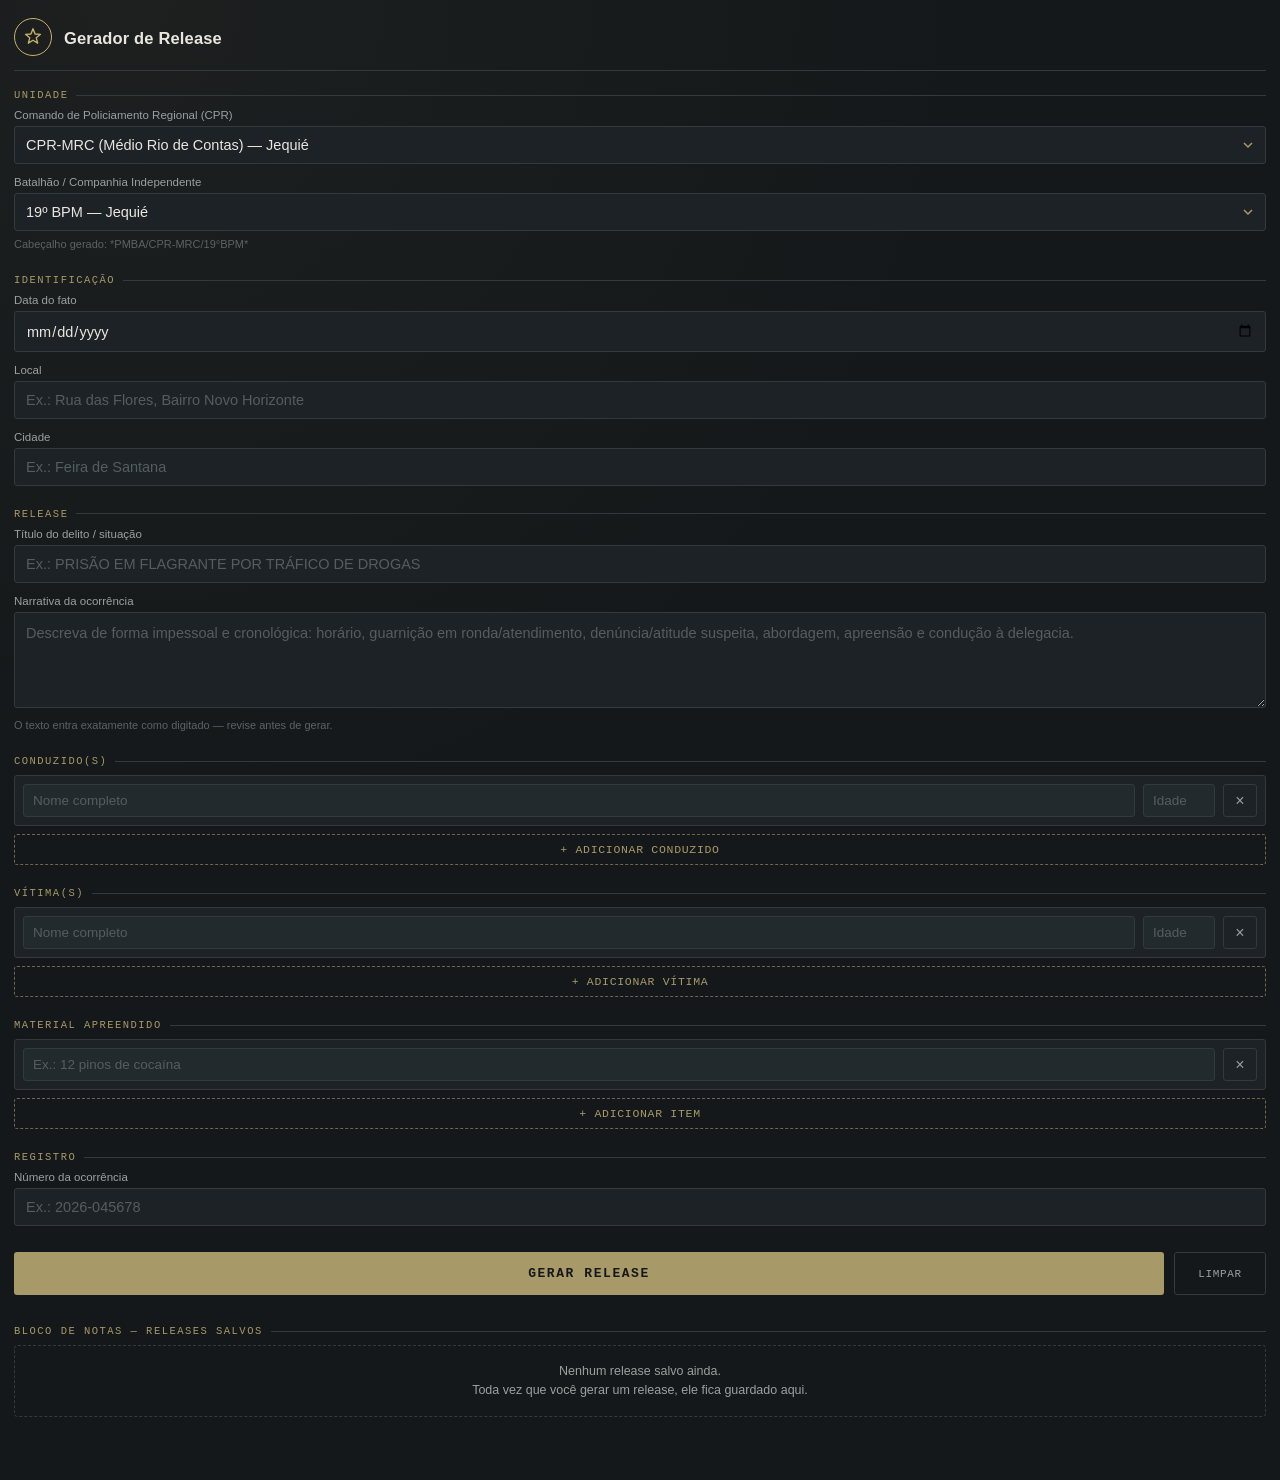
==== app/index.html @ 5df5a12e "Migra o app Gerador de Release do Netlify para o GitHub Pages Adiciona os arquivos do app (PWA) em a" ====
<!DOCTYPE html>
<html lang="pt-BR">
<head>
<meta charset="UTF-8">
<meta name="viewport" content="width=device-width, initial-scale=1.0">
<title>Gerador de Release — 19° BPM</title>
<meta name="description" content="Ferramenta para preenchimento automático de releases operacionais da PMBA, no modelo padrão de comunicação, com histórico de releases salvos.">
<meta property="og:title" content="Gerador de Release — PMBA">
<meta property="og:description" content="Preenchimento automático de releases operacionais no modelo padrão da PMBA.">
<meta property="og:type" content="website">
<link rel="manifest" href="manifest.json">
<meta name="theme-color" content="#14181a">
<link rel="icon" href="icon-192.png">
<link rel="apple-touch-icon" href="icon-192.png">
<meta name="apple-mobile-web-app-capable" content="yes">
<meta name="apple-mobile-web-app-status-bar-style" content="black-translucent">
<meta name="apple-mobile-web-app-title" content="Release 19BPM">
<style>
  :root{
    --bg: #14181a;
    --panel: #1c2225;
    --panel-raised: #232a2d;
    --line: #33393c;
    --khaki: #a89968;
    --khaki-dim: #6f6650;
    --brass: #c9b26b;
    --ink: #e8e6df;
    --ink-dim: #9aa09f;
    --danger: #b3453f;
    --ok: #6f8f5a;
    --mono: "IBM Plex Mono", "SFMono-Regular", Menlo, Consolas, monospace;
    --sans: "IBM Plex Sans", "Segoe UI", Arial, sans-serif;
  }
  * { box-sizing: border-box; }
  html, body { margin:0; padding:0; }
  body{
    background: var(--bg);
    color: var(--ink);
    font-family: var(--sans);
    padding: 18px 14px 60px;
    background-image:
      radial-gradient(circle at 10% 0%, rgba(168,153,104,0.06), transparent 45%);
  }

  .masthead{
    display:flex;
    align-items:center;
    gap:12px;
    padding-bottom:14px;
    margin-bottom:18px;
    border-bottom: 1px solid var(--line);
  }
  .badge{
    width:38px; height:38px;
    flex-shrink:0;
    border-radius:50%;
    border:1.5px solid var(--brass);
    display:flex; align-items:center; justify-content:center;
    font-family: var(--mono);
    font-weight:700;
    font-size:13px;
    color: var(--brass);
    letter-spacing:-0.5px;
  }
  .masthead-text .eyebrow{
    font-family: var(--mono);
    font-size:10.5px;
    letter-spacing: 0.14em;
    color: var(--khaki);
    text-transform: uppercase;
  }
  .masthead-text h1{
    margin:2px 0 0;
    font-size:16.5px;
    font-weight:700;
    letter-spacing:0.01em;
    color: var(--ink);
  }

  .section-label{
    font-family: var(--mono);
    font-size:10.5px;
    letter-spacing:0.14em;
    text-transform:uppercase;
    color: var(--khaki);
    margin: 22px 0 8px;
    display:flex;
    align-items:center;
    gap:8px;
  }
  .section-label::after{
    content:"";
    flex:1;
    height:1px;
    background: var(--line);
  }
  .section-label.first{ margin-top:4px; }

  label{
    display:block;
    font-size:11.5px;
    color: var(--ink-dim);
    margin-bottom:5px;
    margin-top:12px;
  }
  label.first{ margin-top:0; }

  input[type=text], input[type=date], input[type=number], textarea{
    width:100%;
    background: var(--panel);
    border: 1px solid var(--line);
    border-radius: 3px;
    color: var(--ink);
    font-family: var(--sans);
    font-size: 14.5px;
    padding: 10px 11px;
    outline: none;
    transition: border-color .15s;
  }
  input:focus, textarea:focus{ border-color: var(--khaki); }
  textarea{ resize: vertical; min-height: 96px; line-height:1.5; }
  input::placeholder, textarea::placeholder{ color: #565d5f; }

  .row2{ display:grid; grid-template-columns: 1fr 1fr; gap:10px; }

  .chip-list{ display:flex; flex-direction:column; gap:8px; margin-top:8px; }
  .chip{
    display:grid;
    grid-template-columns: 1fr 72px auto;
    gap:8px;
    background: var(--panel);
    border:1px solid var(--line);
    border-radius:3px;
    padding:8px;
  }
  .chip.single{ grid-template-columns: 1fr auto; }
  .chip input{ border:1px solid var(--line); background: var(--panel-raised); font-size:13.5px; padding:8px 9px; }
  .chip-remove{
    background:none; border:1px solid var(--line); color: var(--ink-dim);
    border-radius:3px; width:34px; cursor:pointer; font-size:16px; line-height:1;
  }
  .chip-remove:hover{ border-color: var(--danger); color: var(--danger); }

  .add-btn{
    margin-top:8px;
    background:none;
    border:1px dashed var(--khaki-dim);
    color: var(--khaki);
    font-family: var(--mono);
    font-size:11.5px;
    letter-spacing:0.06em;
    border-radius:3px;
    padding:8px 12px;
    cursor:pointer;
    width:100%;
    text-transform:uppercase;
  }
  .add-btn:hover{ border-color: var(--khaki); background: rgba(168,153,104,0.06); }

  .btn-row{
    display:grid;
    grid-template-columns: 1fr 92px;
    gap:10px;
    margin-top:26px;
  }
  .generate-btn{
    width:100%;
    background: var(--khaki);
    color: #14181a;
    border:none;
    border-radius:3px;
    padding:14px;
    font-family: var(--mono);
    font-weight:700;
    font-size:13px;
    letter-spacing:0.12em;
    text-transform:uppercase;
    cursor:pointer;
  }
  .generate-btn:active{ transform: translateY(1px); }

  .clear-btn{
    width:100%;
    background:none;
    color: var(--ink-dim);
    border:1px solid var(--line);
    border-radius:3px;
    padding:14px 4px;
    font-family: var(--mono);
    font-size:11px;
    letter-spacing:0.06em;
    text-transform:uppercase;
    cursor:pointer;
  }
  .clear-btn:hover{ border-color: var(--danger); color: var(--danger); }
  .clear-btn:active{ transform: translateY(1px); }

  .output-wrap{
    margin-top: 26px;
    display:none;
  }
  .output-wrap.show{ display:block; }

  .output-card{
    background: var(--panel);
    border: 1px solid var(--khaki-dim);
    border-radius: 4px;
    padding: 16px 14px;
    position: relative;
  }
  .quick-copy-btn{
    position:absolute;
    top:10px; right:10px;
    display:flex;
    align-items:center;
    gap:5px;
    background: var(--khaki);
    color: #14181a;
    border:none;
    border-radius:3px;
    padding:6px 10px;
    font-family: var(--mono);
    font-size:10.5px;
    font-weight:700;
    letter-spacing:0.06em;
    text-transform:uppercase;
    cursor:pointer;
  }
  .quick-copy-btn svg{ width:12px; height:12px; flex-shrink:0; }
  .quick-copy-btn.copied{
    background: var(--ok);
    color:#fff;
  }
  .stamp{
    position:absolute;
    top:12px; right:12px;
    font-family: var(--mono);
    font-size:9.5px;
    letter-spacing:0.1em;
    color: var(--ok);
    border:1px solid var(--ok);
    border-radius:2px;
    padding:2px 6px;
    text-transform:uppercase;
    opacity:0.85;
  }
  #outputText{
    white-space: pre-wrap;
    font-family: var(--sans);
    font-size: 14px;
    line-height: 1.55;
    color: var(--ink);
    margin:0;
    padding-top: 34px;
  }
  #outputText b{ color:#fff; }

  .copy-btn{
    margin-top:12px;
    width:100%;
    background: var(--panel-raised);
    border: 1px solid var(--khaki);
    color: var(--khaki);
    border-radius:3px;
    padding:12px;
    font-family: var(--mono);
    font-size:12px;
    letter-spacing:0.1em;
    text-transform:uppercase;
    cursor:pointer;
  }
  .copy-btn.copied{
    border-color: var(--ok);
    color: var(--ok);
  }

  .hint{
    font-size:11px;
    color:#5c6264;
    margin-top:6px;
    line-height:1.4;
  }

  .notepad{
    margin-top: 30px;
  }
  .notepad-empty{
    font-size:12.5px;
    color: var(--ink-dim);
    border:1px dashed var(--line);
    border-radius:4px;
    padding:16px;
    text-align:center;
    line-height:1.5;
  }
  .note-item{
    background: var(--panel);
    border:1px solid var(--line);
    border-radius:4px;
    margin-bottom:10px;
    overflow:hidden;
  }
  .note-head{
    display:flex;
    align-items:center;
    justify-content:space-between;
    gap:8px;
    padding:11px 12px;
    cursor:pointer;
  }
  .note-head-text{
    min-width:0;
  }
  .note-title{
    font-size:13px;
    color: var(--ink);
    white-space:nowrap;
    overflow:hidden;
    text-overflow:ellipsis;
  }
  .note-meta{
    font-family: var(--mono);
    font-size:10px;
    color: var(--khaki);
    letter-spacing:0.05em;
    margin-top:2px;
  }
  .note-chevron{
    font-family: var(--mono);
    color: var(--ink-dim);
    font-size:12px;
    flex-shrink:0;
    transition: transform .15s;
  }
  .note-item.open .note-chevron{ transform: rotate(90deg); }
  .note-body{
    display:none;
    padding: 0 12px 12px;
  }
  .note-item.open .note-body{ display:block; }
  .note-body pre{
    white-space: pre-wrap;
    font-family: var(--sans);
    font-size: 13px;
    line-height: 1.5;
    color: var(--ink);
    background: var(--panel-raised);
    border:1px solid var(--line);
    border-radius:3px;
    padding:10px;
    margin: 0 0 8px;
  }
  .note-actions{
    display:grid;
    grid-template-columns: 1fr 40px;
    gap:8px;
  }
  .note-copy{
    background:none;
    border:1px solid var(--khaki);
    color: var(--khaki);
    border-radius:3px;
    padding:8px;
    font-family: var(--mono);
    font-size:10.5px;
    letter-spacing:0.08em;
    text-transform:uppercase;
    cursor:pointer;
  }
  .note-copy.copied{ border-color: var(--ok); color: var(--ok); }
  .note-delete{
    background:none;
    border:1px solid var(--line);
    color: var(--ink-dim);
    border-radius:3px;
    cursor:pointer;
    font-size:15px;
  }
  .note-delete:hover{ border-color: var(--danger); color: var(--danger); }

  .clear-history-btn{
    width:100%;
    margin-top:4px;
    background:none;
    border:none;
    color:#5c6264;
    font-family: var(--mono);
    font-size:10.5px;
    letter-spacing:0.06em;
    text-transform:uppercase;
    text-decoration:underline;
    cursor:pointer;
    padding:8px;
  }
  .clear-history-btn:hover{ color: var(--danger); }
  .clear-history-btn.armed{
    color: var(--danger);
    font-weight:700;
  }

  select{
    width:100%;
    background: var(--panel);
    border: 1px solid var(--line);
    border-radius: 3px;
    color: var(--ink);
    font-family: var(--sans);
    font-size: 14.5px;
    padding: 10px 11px;
    outline: none;
    appearance: none;
    background-image: url("data:image/svg+xml;utf8,<svg xmlns='http://www.w3.org/2000/svg' width='12' height='12' viewBox='0 0 12 12'><path d='M2 4l4 4 4-4' fill='none' stroke='%23a89968' stroke-width='1.5'/></svg>");
    background-repeat: no-repeat;
    background-position: right 11px center;
    padding-right: 32px;
  }
  select:focus{ border-color: var(--khaki); }
  select option{ background: var(--panel); color: var(--ink); }
  select optgroup{
    background: var(--bg);
    color: var(--khaki);
    font-style: normal;
    font-weight: 700;
    font-size: 12px;
  }
</style>
</head>
<body>

<div class="masthead">
  <div class="badge">
    <svg viewBox="0 0 24 24" width="20" height="20" fill="none" stroke="currentColor" stroke-width="1.6" stroke-linejoin="round">
      <path d="M12 2l2.47 6.36 6.53.42-5.1 4.24 1.7 6.4L12 15.9l-5.6 3.52 1.7-6.4-5.1-4.24 6.53-.42z"/>
    </svg>
  </div>
  <div class="masthead-text">
    <h1>Gerador de Release</h1>
  </div>
</div>

<div class="section-label first">Unidade</div>
<label class="first">Comando de Policiamento Regional (CPR)</label>
<select id="cpr">
  <option value="CPRC-A">CPRC-A (Atlântico) — Salvador</option>
  <option value="CPRC-C">CPRC-C (Central) — Salvador</option>
  <option value="CPRC-BTS">CPRC-BTS (Baía de Todos os Santos) — Salvador</option>
  <option value="CPRMS">CPRMS (Região Metropolitana) — Lauro de Freitas</option>
  <option value="CPR-MRC" selected>CPR-MRC (Médio Rio de Contas) — Jequié</option>
  <option value="CPR-L">CPR-L (Leste) — Feira de Santana</option>
  <option value="CPR-S">CPR-S (Sul) — Ilhéus</option>
  <option value="CPR-N">CPR-N (Norte) — Juazeiro</option>
  <option value="CPR-O">CPR-O (Oeste) — Barreiras</option>
  <option value="CPR-SO">CPR-SO (Sudoeste) — Vitória da Conquista</option>
  <option value="CPR-Ch">CPR-Ch (Chapada) — Itaberaba</option>
  <option value="CPR-ES">CPR-ES (Extremo Sul) — Teixeira de Freitas</option>
  <option value="CPR-R">CPR-R (Recôncavo) — Santo Antônio de Jesus</option>
  <option value="CPR-CN">CPR-CN (Centro-Norte) — Irecê</option>
  <option value="CPR-LN">CPR-LN (Litoral Norte) — Alagoinhas</option>
</select>

<label>Batalhão / Companhia Independente</label>
<select id="unidade">
  <optgroup label="Batalhões de Polícia Militar (BPM)">
    <option value="4°BPM">4º BPM — Alagoinhas</option>
    <option value="5°BPM">5º BPM — Euclides da Cunha</option>
    <option value="6°BPM">6º BPM — Senhor do Bonfim</option>
    <option value="7°BPM">7º BPM — Irecê</option>
    <option value="8°BPM">8º BPM — Porto Seguro</option>
    <option value="11°BPM">11º BPM — Itaberaba</option>
    <option value="12°BPM">12º BPM — Camaçari</option>
    <option value="14°BPM">14º BPM — Santo Antônio de Jesus</option>
    <option value="15°BPM">15º BPM — Itabuna</option>
    <option value="16°BPM">16º BPM — Serrinha</option>
    <option value="17°BPM">17º BPM — Guanambi</option>
    <option value="18°BPM">18º BPM — Centro Histórico de Salvador</option>
    <option value="19°BPM" selected>19º BPM — Jequié</option>
    <option value="20°BPM">20º BPM — Paulo Afonso</option>
    <option value="22°BPM">22º BPM — Cajazeiras (Salvador)</option>
    <option value="23°BPM">23º BPM — Vera Cruz</option>
    <option value="24°BPM">24º BPM — Brumado</option>
    <option value="25°BPM">25º BPM — Conceição do Jacuípe</option>
    <option value="26°BPM">26º BPM — Candeias</option>
    <option value="29°BPM">29º BPM — Jacobina</option>
    <option value="30°BPM">30º BPM — Nordeste de Amaralina (Salvador)</option>
    <option value="31°BPM">31º BPM — Valença</option>
    <option value="32°BPM">32º BPM — Itapuã (Salvador)</option>
  </optgroup>
  <optgroup label="Batalhões de Ensino, Instrução e Capacitação (BEIC)">
    <option value="1°BEIC">1º BEIC — Feira de Santana</option>
    <option value="2°BEIC">2º BEIC — Ilhéus</option>
    <option value="3°BEIC">3º BEIC — Juazeiro</option>
    <option value="9°BEIC">9º BEIC — Vitória da Conquista</option>
    <option value="10°BEIC">10º BEIC — Barreiras</option>
    <option value="13°BEIC">13º BEIC — Teixeira de Freitas</option>
  </optgroup>
  <optgroup label="Batalhões Especializados e de Emprego Tático">
    <option value="BOPE">BOPE — Operações Policiais Especiais (Lauro de Freitas)</option>
    <option value="BPChq">BPChq — Polícia de Choque (Lauro de Freitas)</option>
    <option value="BEPE">BEPE — Policiamento em Eventos (Salvador)</option>
    <option value="BEPTur">BEPTur — Policiamento Turístico</option>
    <option value="BPGD">BPGD — Policiamento de Guardas</option>
    <option value="BPRv">BPRv — Polícia Rodoviária (Valéria, Salvador)</option>
    <option value="BApOp">BApOp — Apoio Operacional (Salvador)</option>
  </optgroup>
  <optgroup label="CIPM — Salvador e Região Metropolitana">
    <option value="1ªCIPM">1ª CIPM — Pernambués</option>
    <option value="2ªCIPM">2ª CIPM — Barbalho</option>
    <option value="9ªCIPM">9ª CIPM — Pirajá</option>
    <option value="10ªCIPM">10ª CIPM — Candeias</option>
    <option value="11ªCIPM">11ª CIPM — Barra / Graça</option>
    <option value="12ªCIPM">12ª CIPM — Ondina / Rio Vermelho</option>
    <option value="13ªCIPM">13ª CIPM — Pituba</option>
    <option value="14ªCIPM">14ª CIPM — Lobato</option>
    <option value="15ªCIPM">15ª CIPM — Itapuã</option>
    <option value="16ªCIPM">16ª CIPM — Comércio</option>
    <option value="17ªCIPM">17ª CIPM — Uruguai</option>
    <option value="18ªCIPM">18ª CIPM — Periperi</option>
    <option value="19ªCIPM">19ª CIPM — Paripe</option>
    <option value="22ªCIPM">22ª CIPM — Simões Filho</option>
    <option value="26ªCIPM">26ª CIPM — Brotas</option>
    <option value="31ªCIPM">31ª CIPM — Valéria</option>
    <option value="35ªCIPM">35ª CIPM — Iguatemi</option>
    <option value="36ªCIPM">36ª CIPM — Dias d'Ávila</option>
    <option value="37ªCIPM">37ª CIPM — Liberdade</option>
    <option value="39ªCIPM">39ª CIPM — Boca do Rio / Imbuí</option>
    <option value="41ªCIPM">41ª CIPM — Garcia / Federação</option>
    <option value="47ªCIPM">47ª CIPM — Pau da Lima</option>
    <option value="48ªCIPM">48ª CIPM — Sussuarana</option>
    <option value="49ªCIPM">49ª CIPM — São Cristóvão</option>
    <option value="50ªCIPM">50ª CIPM — Sete de Abril</option>
    <option value="52ªCIPM">52ª CIPM — Lauro de Freitas</option>
    <option value="53ªCIPM">53ª CIPM — Mata de São João / Praia do Forte</option>
    <option value="58ªCIPM">58ª CIPM — Cosme de Farias</option>
    <option value="59ªCIPM">59ª CIPM — Vila de Abrantes / Arembepe</option>
    <option value="81ªCIPM">81ª CIPM — Itinga</option>
    <option value="82ªCIPM">82ª CIPM — CAB / Paralela</option>
  </optgroup>
  <optgroup label="CIPM — Interior do Estado">
    <option value="4ªCIPM">4ª CIPM — Macaúbas</option>
    <option value="6ªCIPM">6ª CIPM — Rio Real</option>
    <option value="7ªCIPM">7ª CIPM — Eunápolis</option>
    <option value="8ªCIPM">8ª CIPM — Itapetinga</option>
    <option value="10ªCIPM">10ª CIPM — Xique-Xique</option>
    <option value="20ªCIPM">20ª CIPM — Santo Amaro</option>
    <option value="21ªCIPM">21ª CIPM — Cipó</option>
    <option value="24ªCIPM">24ª CIPM — Jacobina</option>
    <option value="25ªCIPM">25ª CIPM — Casa Nova</option>
    <option value="27ªCIPM">27ª CIPM — Cruz das Almas</option>
    <option value="28ªCIPM">28ª CIPM — Ibotirama</option>
    <option value="29ªCIPM">29ª CIPM — Seabra</option>
    <option value="30ªCIPM">30ª CIPM — Santa Maria da Vitória</option>
    <option value="32ªCIPM">32ª CIPM — Pojuca</option>
    <option value="33ªCIPM">33ª CIPM — Valença</option>
    <option value="34ªCIPM">34ª CIPM — Brumado</option>
    <option value="38ªCIPM">38ª CIPM — Bom Jesus da Lapa</option>
    <option value="42ªCIPM">42ª CIPM — Lençóis</option>
    <option value="43ªCIPM">43ª CIPM — Itamaraju</option>
    <option value="44ªCIPM">44ª CIPM — Medeiros Neto</option>
    <option value="45ªCIPM">45ª CIPM — Curaçá</option>
    <option value="46ªCIPM">46ª CIPM — Livramento de Nossa Senhora</option>
    <option value="51ªCIPM">51ª CIPM — Conde</option>
    <option value="54ªCIPM">54ª CIPM — Campo Formoso</option>
    <option value="55ªCIPM">55ª CIPM — Ipiaú</option>
    <option value="56ªCIPM">56ª CIPM — Entre Rios</option>
    <option value="57ªCIPM">57ª CIPM — Santo Estêvão</option>
    <option value="60ªCIPM">60ª CIPM — Gandu</option>
    <option value="61ªCIPM">61ª CIPM — Ubaitaba</option>
    <option value="62ªCIPM">62ª CIPM — Camacan</option>
    <option value="63ªCIPM">63ª CIPM — Ibicaraí</option>
    <option value="64ªCIPM">64ª CIPM — Feira de Santana</option>
    <option value="65ªCIPM">65ª CIPM — Feira de Santana</option>
    <option value="66ªCIPM">66ª CIPM — Feira de Santana</option>
    <option value="67ªCIPM">67ª CIPM — Feira de Santana</option>
    <option value="68ªCIPM">68ª CIPM — Ilhéus (Centro)</option>
    <option value="69ªCIPM">69ª CIPM — Ilhéus (Zona Sul)</option>
    <option value="70ªCIPM">70ª CIPM — Ilhéus (Zona Norte)</option>
    <option value="71ªCIPM">71ª CIPM — Canavieiras</option>
    <option value="72ªCIPM">72ª CIPM — Itacaré</option>
    <option value="73ªCIPM">73ª CIPM — Juazeiro</option>
    <option value="74ªCIPM">74ª CIPM — Juazeiro</option>
    <option value="75ªCIPM">75ª CIPM — Juazeiro</option>
    <option value="76ªCIPM">76ª CIPM — Juazeiro</option>
    <option value="77ªCIPM">77ª CIPM — Vitória da Conquista (Leste)</option>
    <option value="78ªCIPM">78ª CIPM — Vitória da Conquista (Oeste)</option>
    <option value="79ªCIPM">79ª CIPM — Poções</option>
    <option value="80ªCIPM">80ª CIPM — Cândido Sales</option>
    <option value="83ªCIPM">83ª CIPM — Barreiras</option>
    <option value="84ªCIPM">84ª CIPM — Barreiras</option>
    <option value="85ªCIPM">85ª CIPM — Luís Eduardo Magalhães</option>
    <option value="86ªCIPM">86ª CIPM — Formosa do Rio Preto</option>
    <option value="87ªCIPM">87ª CIPM — Teixeira de Freitas</option>
    <option value="88ªCIPM">88ª CIPM — Alcobaça / Caravelas / Prado</option>
    <option value="89ªCIPM">89ª CIPM — Mucuri / Nova Viçosa</option>
    <option value="90ªCIPM">90ª CIPM — Riachão do Jacuípe</option>
    <option value="91ªCIPM">91ª CIPM — Capim Grosso</option>
    <option value="92ªCIPM">92ª CIPM — Vitória da Conquista (Ronda Rural)</option>
    <option value="93ªCIPM">93ª CIPM — Maracás</option>
    <option value="94ªCIPM">94ª CIPM — Caetité</option>
    <option value="95ªCIPM">95ª CIPM — Catu</option>
    <option value="97ªCIPM">97ª CIPM — Irará</option>
    <option value="98ªCIPM">98ª CIPM — Ipirá</option>
    <option value="99ªCIPM">99ª CIPM — Amargosa</option>
  </optgroup>
  <optgroup label="Companhias Táticas e Especializadas">
    <option value="CIPE Caatinga">CIPE Caatinga</option>
    <option value="CIPE Cacaueira">CIPE Cacaueira</option>
    <option value="CIPE Central">CIPE Central</option>
    <option value="CIPE Cerrado">CIPE Cerrado</option>
    <option value="CIPE Chapada">CIPE Chapada</option>
    <option value="CIPE Litoral Norte">CIPE Litoral Norte</option>
    <option value="CIPE Mata Atlântica">CIPE Mata Atlântica</option>
    <option value="CIPE Nordeste">CIPE Nordeste</option>
    <option value="CIPE Polo Industrial">CIPE Polo Industrial</option>
    <option value="CIPE Semiárido">CIPE Semiárido</option>
    <option value="CIPE Sudoeste">CIPE Sudoeste</option>
    <option value="CIPT Atlântico">CIPT Atlântico (RONDESP)</option>
    <option value="CIPT Baía de Todos os Santos">CIPT Baía de Todos os Santos (RONDESP)</option>
    <option value="CIPT Central">CIPT Central (RONDESP)</option>
    <option value="CIPT Região Metropolitana de Salvador">CIPT Região Metropolitana de Salvador (RONDESP)</option>
    <option value="CIPT Leste">CIPT Leste (RONDESP)</option>
    <option value="CIPT Sul">CIPT Sul (RONDESP)</option>
    <option value="CIPT Norte">CIPT Norte (RONDESP)</option>
    <option value="CIPT Oeste">CIPT Oeste (RONDESP)</option>
    <option value="CIPT Sudoeste">CIPT Sudoeste (RONDESP)</option>
    <option value="CIPT Chapada">CIPT Chapada (RONDESP)</option>
    <option value="CIPRv Itabuna">CIPRv — Itabuna</option>
    <option value="CIPRv Brumado">CIPRv — Brumado</option>
    <option value="CIPRv Barreiras">CIPRv — Barreiras</option>
    <option value="COPPA">COPPA — Proteção Ambiental (Parque Pituaçu, Salvador)</option>
  </optgroup>
  <optgroup label="Outra">
    <option value="__custom__">Outra unidade (digitar)</option>
  </optgroup>
</select>
<input type="text" id="unidadeCustom" placeholder="Digite a unidade (ex.: 19°BPM)" style="display:none; margin-top:8px;">
<div class="hint">Cabeçalho gerado: <span id="cabecalhoPreview">*PMBA/CPR-MRC/19°BPM*</span></div>

<div class="section-label">Identificação</div>
<label class="first">Data do fato</label>
<input type="date" id="data">

<label>Local</label>
<input type="text" id="local" placeholder="Ex.: Rua das Flores, Bairro Novo Horizonte">

<label>Cidade</label>
<input type="text" id="cidade" placeholder="Ex.: Feira de Santana">

<div class="section-label">Release</div>
<label class="first">Título do delito / situação</label>
<input type="text" id="titulo" placeholder="Ex.: PRISÃO EM FLAGRANTE POR TRÁFICO DE DROGAS">

<label>Narrativa da ocorrência</label>
<textarea id="narrativa" placeholder="Descreva de forma impessoal e cronológica: horário, guarnição em ronda/atendimento, denúncia/atitude suspeita, abordagem, apreensão e condução à delegacia."></textarea>
<div class="hint">O texto entra exatamente como digitado — revise antes de gerar.</div>

<div class="section-label">Conduzido(s)</div>
<div class="chip-list" id="conduzidosList"></div>
<button class="add-btn" id="addConduzido" type="button">+ adicionar conduzido</button>

<div class="section-label">Vítima(s)</div>
<div class="chip-list" id="vitimasList"></div>
<button class="add-btn" id="addVitima" type="button">+ adicionar vítima</button>

<div class="section-label">Material apreendido</div>
<div class="chip-list" id="materiaisList"></div>
<button class="add-btn" id="addMaterial" type="button">+ adicionar item</button>

<div class="section-label">Registro</div>
<label class="first">Número da ocorrência</label>
<input type="text" id="numOcorrencia" placeholder="Ex.: 2026-045678">

<div class="btn-row">
  <button class="generate-btn" id="generateBtn" type="button">Gerar release</button>
  <button class="clear-btn" id="clearBtn" type="button" title="Limpar todos os campos">Limpar</button>
</div>

<div class="output-wrap" id="outputWrap">
  <div class="section-label">Pré-visualização</div>
  <div class="output-card">
    <button class="quick-copy-btn" id="quickCopyBtn" type="button" title="Copiar">
      <svg viewBox="0 0 24 24" fill="none" stroke="currentColor" stroke-width="2" stroke-linecap="round" stroke-linejoin="round">
        <rect x="9" y="9" width="12" height="12" rx="1.5"/>
        <path d="M5 15H4a1 1 0 0 1-1-1V4a1 1 0 0 1 1-1h10a1 1 0 0 1 1 1v1"/>
      </svg>
      <span>Copiar</span>
    </button>
    <pre id="outputText"></pre>
  </div>
  <button class="copy-btn" id="copyBtn" type="button">Copiar texto formatado</button>
</div>

<div class="notepad">
  <div class="section-label first">Bloco de notas — releases salvos</div>
  <div id="notepadList"></div>
  <button class="clear-history-btn" id="clearHistoryBtn" type="button">apagar todo o histórico</button>
</div>


<script>
function el(id){ return document.getElementById(id); }

function makeConduzidoChip(){
  const div = document.createElement('div');
  div.className = 'chip';
  div.innerHTML = `
    <input type="text" placeholder="Nome completo" class="cond-nome">
    <input type="number" placeholder="Idade" class="cond-idade" min="0">
    <button class="chip-remove" type="button" title="Remover">×</button>
  `;
  div.querySelector('.chip-remove').addEventListener('click', () => div.remove());
  return div;
}

function makeMaterialChip(){
  const div = document.createElement('div');
  div.className = 'chip single';
  div.innerHTML = `
    <input type="text" placeholder="Ex.: 12 pinos de cocaína" class="mat-item">
    <button class="chip-remove" type="button" title="Remover">×</button>
  `;
  div.querySelector('.chip-remove').addEventListener('click', () => div.remove());
  return div;
}

function makeVitimaChip(){
  const div = document.createElement('div');
  div.className = 'chip';
  div.innerHTML = `
    <input type="text" placeholder="Nome completo" class="vit-nome">
    <input type="number" placeholder="Idade" class="vit-idade" min="0">
    <button class="chip-remove" type="button" title="Remover">×</button>
  `;
  div.querySelector('.chip-remove').addEventListener('click', () => div.remove());
  return div;
}

el('addConduzido').addEventListener('click', () => {
  el('conduzidosList').appendChild(makeConduzidoChip());
});
el('addMaterial').addEventListener('click', () => {
  el('materiaisList').appendChild(makeMaterialChip());
});
el('addVitima').addEventListener('click', () => {
  el('vitimasList').appendChild(makeVitimaChip());
});

// start with one of each — mesmo padrão de conduzido/material; se ficar vazio, some do texto final
el('conduzidosList').appendChild(makeConduzidoChip());
el('materiaisList').appendChild(makeMaterialChip());
el('vitimasList').appendChild(makeVitimaChip());

function formatDate(iso){
  if(!iso) return '';
  const [y,m,d] = iso.split('-');
  return `${d}/${m}/${y}`;
}

function buildRelease(){
  const data = formatDate(el('data').value);
  const local = el('local').value.trim();
  const cidade = el('cidade').value.trim();
  const titulo = el('titulo').value.trim().toUpperCase();
  const narrativa = el('narrativa').value.trim();
  const numOcorrencia = el('numOcorrencia').value.trim();

  const conduzidos = Array.from(document.querySelectorAll('#conduzidosList .chip'))
    .map(chip => {
      const nome = chip.querySelector('.cond-nome').value.trim();
      const idade = chip.querySelector('.cond-idade').value.trim();
      if(!nome) return null;
      return idade ? `${nome}, ${idade} anos` : nome;
    })
    .filter(Boolean);

  const vitimas = Array.from(document.querySelectorAll('#vitimasList .chip'))
    .map(chip => {
      const nome = chip.querySelector('.vit-nome').value.trim();
      const idade = chip.querySelector('.vit-idade').value.trim();
      if(!nome) return null;
      return idade ? `${nome}, ${idade} anos` : nome;
    })
    .filter(Boolean);

  const materiais = Array.from(document.querySelectorAll('#materiaisList .chip'))
    .map(chip => chip.querySelector('.mat-item').value.trim())
    .filter(Boolean);

  const headerLines = [];
  if(data) headerLines.push(`*DATA:* ${data}`);
  if(local) headerLines.push(`*LOCAL:* ${local} `);
  if(cidade) headerLines.push(`*CIDADE:* ${cidade} `);
  const headerBlock = headerLines.join('\n');

  const blocks = [];
  const cprSel = el('cpr').value;
  const unidade = getUnidade();
  blocks.push(`*PMBA/${cprSel}/${unidade}* `);
  if(headerBlock) blocks.push(headerBlock);

  const releaseParts = ['*RELEASE*'];
  if(titulo) releaseParts.push(titulo);
  if(narrativa) releaseParts.push(narrativa);
  blocks.push(releaseParts.join('\n\n'));

  if(conduzidos.length){
    const conduzidosBlock = conduzidos.map(c => `- ${c}`).join('\n');
    blocks.push(` *CONDUZIDO:* \n \n${conduzidosBlock}`);
  }

  if(vitimas.length){
    const vitimasBlock = vitimas.map(v => `- ${v}`).join('\n');
    blocks.push(` *VÍTIMA:* \n \n${vitimasBlock}`);
  }

  if(materiais.length){
    const materiaisBlock = materiais.map(m => `◾ ${m}`).join('\n');
    blocks.push(` *MATERIAL APREENDIDO:* \n\n${materiaisBlock}`);
  }

  if(numOcorrencia) blocks.push(`*OCORRÊNCIA:* ${numOcorrencia}`);

  blocks.push('*PMBA, uma Força a serviço do cidadão!*');

  return blocks.join('\n\n\n');
}

el('generateBtn').addEventListener('click', () => {
  const text = buildRelease();
  el('outputText').textContent = text;
  el('outputWrap').classList.add('show');
  el('outputWrap').scrollIntoView({ behavior:'smooth', block:'start' });
  el('copyBtn').classList.remove('copied');
  el('copyBtn').textContent = 'Copiar texto formatado';
  el('quickCopyBtn').classList.remove('copied');
  el('quickCopyBtn').querySelector('span').textContent = 'Copiar';
  saveToHistory(text);
});

el('clearBtn').addEventListener('click', () => {
  el('data').value = '';
  el('local').value = '';
  el('cidade').value = '';
  el('titulo').value = '';
  el('narrativa').value = '';
  el('numOcorrencia').value = '';

  el('conduzidosList').innerHTML = '';
  el('conduzidosList').appendChild(makeConduzidoChip());
  el('vitimasList').innerHTML = '';
  el('vitimasList').appendChild(makeVitimaChip());
  el('materiaisList').innerHTML = '';
  el('materiaisList').appendChild(makeMaterialChip());

  el('outputWrap').classList.remove('show');
  el('outputText').textContent = '';
  window.scrollTo({ top: 0, behavior: 'smooth' });
});

async function copyTextRobust(text){
  // 1ª tentativa: API moderna de clipboard (precisa de contexto seguro/https)
  if(navigator.clipboard && navigator.clipboard.writeText){
    try{
      await navigator.clipboard.writeText(text);
      return true;
    } catch(e){ /* segue pro fallback */ }
  }
  // 2ª tentativa: campo de texto invisível + execCommand (funciona em mais WebViews/APKs)
  try{
    const ta = document.createElement('textarea');
    ta.value = text;
    ta.setAttribute('readonly', '');
    ta.style.position = 'fixed';
    ta.style.top = '-9999px';
    ta.style.left = '-9999px';
    document.body.appendChild(ta);
    ta.focus();
    ta.select();
    ta.setSelectionRange(0, text.length);
    const ok = document.execCommand('copy');
    document.body.removeChild(ta);
    if(ok) return true;
  } catch(e){ /* segue pro retorno false */ }
  return false;
}

async function copyOutputText(triggerBtn, restoreLabel){
  const text = el('outputText').textContent;
  const labelEl = triggerBtn.querySelector('span') || triggerBtn;
  const ok = await copyTextRobust(text);
  if(ok){
    triggerBtn.classList.add('copied');
    labelEl.textContent = '✓ Copiado';
  } else {
    labelEl.textContent = 'Não foi possível copiar';
  }
  setTimeout(() => {
    triggerBtn.classList.remove('copied');
    labelEl.textContent = restoreLabel;
  }, 1800);
}

el('copyBtn').addEventListener('click', () => {
  copyOutputText(el('copyBtn'), 'Copiar texto formatado');
});

el('quickCopyBtn').addEventListener('click', () => {
  copyOutputText(el('quickCopyBtn'), 'Copiar');
});

/* ---------- Bloco de notas / histórico persistente ---------- */
const HISTORY_KEY = 'releases_19bpm_historico';
let memoryHistory = []; // fallback caso localStorage esteja indisponível
let storageOK = true;

function loadHistory(){
  try{
    const raw = localStorage.getItem(HISTORY_KEY);
    return raw ? JSON.parse(raw) : [];
  } catch(e){
    storageOK = false;
    return memoryHistory;
  }
}

function saveHistoryArr(arr){
  try{
    localStorage.setItem(HISTORY_KEY, JSON.stringify(arr));
  } catch(e){
    storageOK = false;
    memoryHistory = arr;
  }
}

function saveToHistory(text){
  if(!text || !text.trim()) return;
  const history = loadHistory();
  const tituloEl = el('titulo').value.trim();
  const localEl = el('local').value.trim();
  const preview = tituloEl || localEl || 'Release sem título';
  const now = new Date();
  history.unshift({
    id: now.getTime() + Math.random().toString(36).slice(2,7),
    preview: preview,
    savedAt: now.toLocaleString('pt-BR'),
    text: text
  });
  saveHistoryArr(history);
  renderHistory();
}

function deleteFromHistory(id){
  const history = loadHistory().filter(item => item.id !== id);
  saveHistoryArr(history);
  renderHistory();
}

function renderHistory(){
  const history = loadHistory();
  const container = el('notepadList');
  const clearBtn = el('clearHistoryBtn');

  if(!history.length){
    container.innerHTML = '<div class="notepad-empty">Nenhum release salvo ainda.<br>Toda vez que você gerar um release, ele fica guardado aqui.</div>';
    clearBtn.style.display = 'none';
    return;
  }

  clearBtn.style.display = 'block';
  container.innerHTML = '';

  history.forEach(item => {
    const div = document.createElement('div');
    div.className = 'note-item';
    div.innerHTML = `
      <div class="note-head">
        <div class="note-head-text">
          <div class="note-title">${escapeHtml(item.preview)}</div>
          <div class="note-meta">${escapeHtml(item.savedAt)}</div>
        </div>
        <div class="note-chevron">▸</div>
      </div>
      <div class="note-body">
        <pre>${escapeHtml(item.text)}</pre>
        <div class="note-actions">
          <button class="note-copy" type="button">Copiar</button>
          <button class="note-delete" type="button" title="Excluir">×</button>
        </div>
      </div>
    `;

    div.querySelector('.note-head').addEventListener('click', () => {
      div.classList.toggle('open');
    });

    const copyBtn = div.querySelector('.note-copy');
    copyBtn.addEventListener('click', async (ev) => {
      ev.stopPropagation();
      const ok = await copyTextRobust(item.text);
      if(ok){
        copyBtn.classList.add('copied');
        copyBtn.textContent = '✓ copiado';
      } else {
        copyBtn.textContent = 'Não foi possível copiar';
      }
      setTimeout(() => {
        copyBtn.classList.remove('copied');
        copyBtn.textContent = 'Copiar';
      }, 1800);
    });

    div.querySelector('.note-delete').addEventListener('click', (ev) => {
      ev.stopPropagation();
      deleteFromHistory(item.id);
    });

    container.appendChild(div);
  });
}

function escapeHtml(str){
  const d = document.createElement('div');
  d.textContent = str;
  return d.innerHTML;
}

el('clearHistoryBtn').addEventListener('click', () => {
  const btn = el('clearHistoryBtn');
  saveHistoryArr([]);
  el('notepadList').innerHTML = '<div class="notepad-empty">Nenhum release salvo ainda.<br>Toda vez que você gerar um release, ele fica guardado aqui.</div>';
  btn.textContent = '✓ histórico apagado';
  setTimeout(() => {
    renderHistory();
  }, 1400);
});

/* ---------- Unidade: preview do cabeçalho + memória da escolha ---------- */
const UNIT_KEY = 'releases_19bpm_unidade';

function getUnidade(){
  const v = el('unidade').value;
  if(v === '__custom__'){
    return el('unidadeCustom').value.trim() || '19°BPM';
  }
  return v;
}

function updateUnitPreview(){
  const cprSel = el('cpr').value;
  const isCustom = el('unidade').value === '__custom__';
  el('unidadeCustom').style.display = isCustom ? 'block' : 'none';

  const unidade = getUnidade();
  el('cabecalhoPreview').textContent = `*PMBA/${cprSel}/${unidade}*`;
  try{
    localStorage.setItem(UNIT_KEY, JSON.stringify({
      cpr: cprSel,
      unidade: el('unidade').value,
      unidadeCustom: el('unidadeCustom').value
    }));
  } catch(e){}
}

function restoreUnit(){
  try{
    const raw = localStorage.getItem(UNIT_KEY);
    if(raw){
      const saved = JSON.parse(raw);
      if(saved.cpr) el('cpr').value = saved.cpr;
      if(saved.unidade) el('unidade').value = saved.unidade;
      if(saved.unidadeCustom) el('unidadeCustom').value = saved.unidadeCustom;
    }
  } catch(e){}
  updateUnitPreview();
}

el('cpr').addEventListener('change', updateUnitPreview);
el('unidade').addEventListener('change', updateUnitPreview);
el('unidadeCustom').addEventListener('input', updateUnitPreview);
restoreUnit();

renderHistory();

if ("serviceWorker" in navigator) {
  window.addEventListener("load", () => {
    navigator.serviceWorker.register("sw.js").catch(() => {});
  });
}
</script>

</body>
</html>
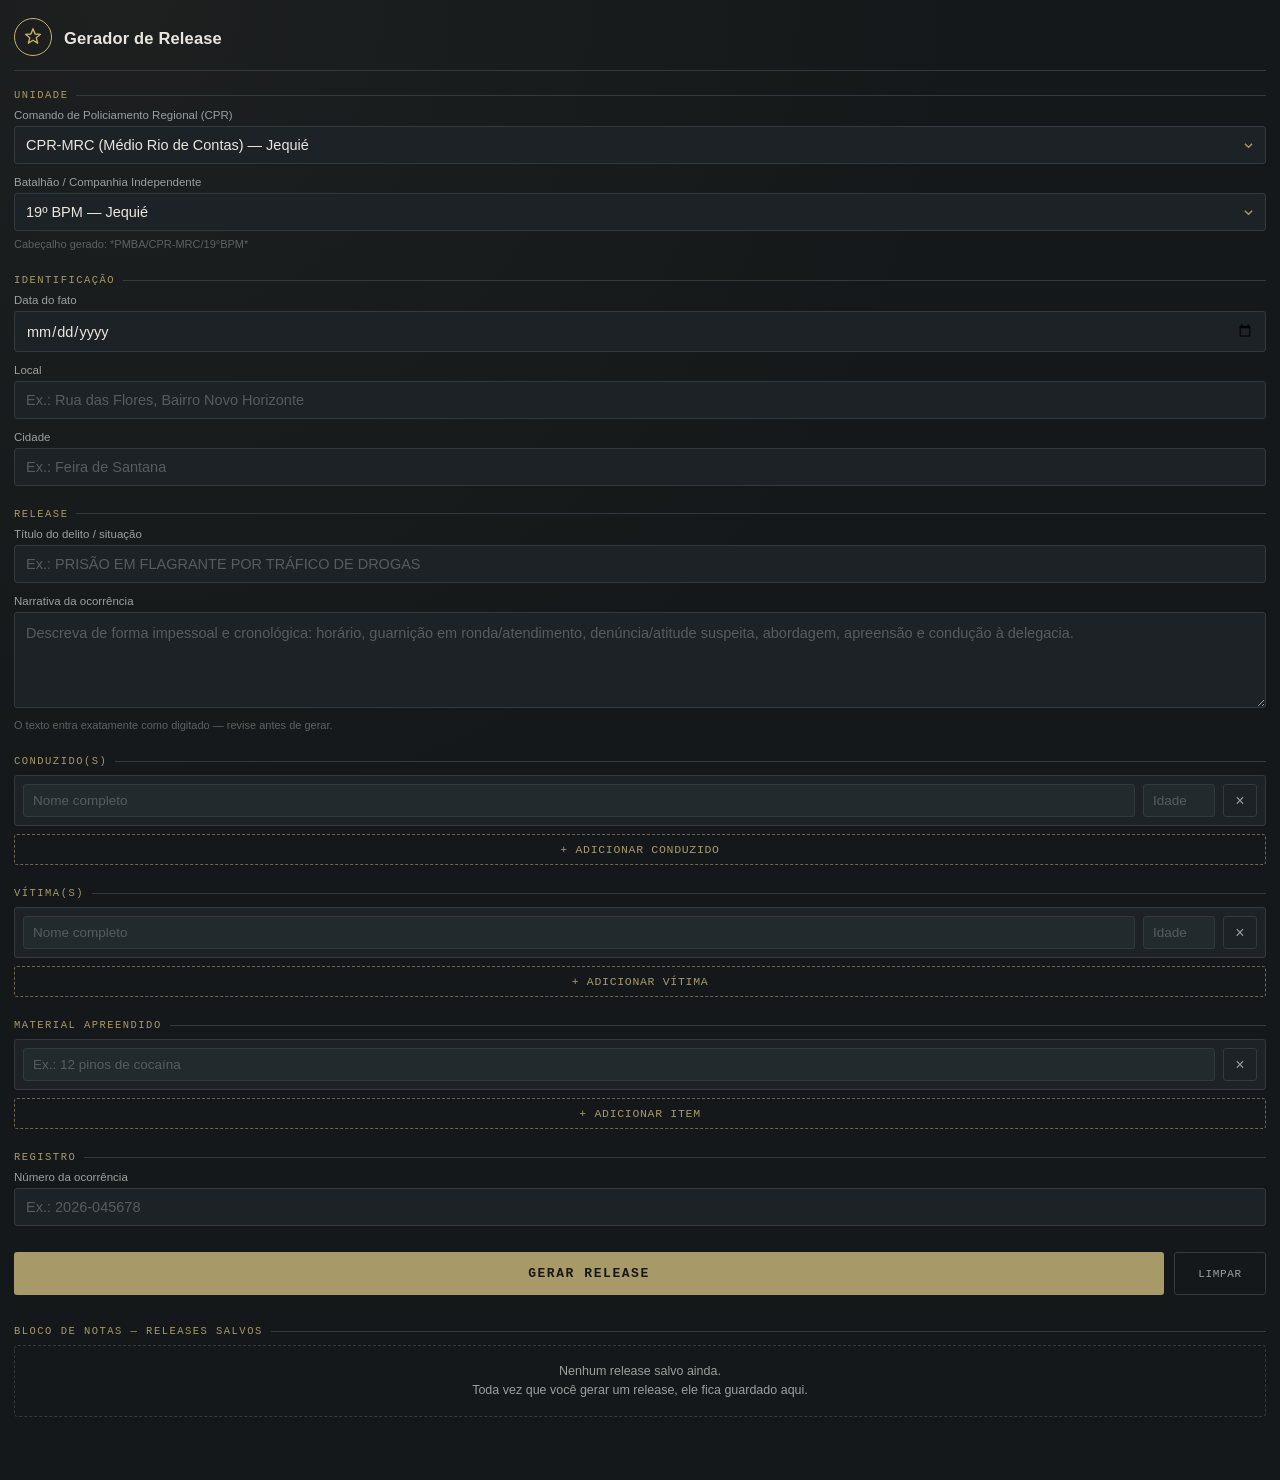
==== commit 188c666e: "Substitui os seletores nativos de CPR/Batalhão por modal customizado Os campos "Comando de Policiame" ====
--- a/app/index.html
+++ b/app/index.html
@@ -423,6 +423,191 @@
     font-weight: 700;
     font-size: 12px;
   }
+
+  /* ---------- Seletor customizado (CPR / Batalhão) ---------- */
+  .native-select-hidden{
+    position:absolute;
+    width:1px; height:1px;
+    opacity:0; overflow:hidden;
+    pointer-events:none;
+  }
+  .field-trigger{
+    width:100%;
+    display:flex;
+    align-items:center;
+    justify-content:space-between;
+    gap:10px;
+    background: var(--panel);
+    border: 1px solid var(--line);
+    border-radius: 3px;
+    color: var(--ink);
+    font-family: var(--sans);
+    font-size: 14.5px;
+    text-align:left;
+    padding: 10px 11px;
+    cursor:pointer;
+    transition: border-color .15s;
+  }
+  .field-trigger:active{ background: var(--panel-raised); }
+  .field-trigger:focus-visible{ border-color: var(--khaki); }
+  .field-trigger-label{
+    min-width:0;
+    overflow:hidden;
+    text-overflow:ellipsis;
+    white-space:nowrap;
+  }
+  .field-trigger-chevron{
+    flex-shrink:0;
+    width:11px; height:11px;
+    color: var(--khaki);
+  }
+
+  .picker-overlay{
+    position:fixed; inset:0;
+    background: rgba(10,12,13,0.72);
+    display:flex;
+    align-items:flex-end;
+    z-index:100;
+    opacity:0;
+    pointer-events:none;
+    transition: opacity .18s ease;
+  }
+  .picker-overlay.open{ opacity:1; pointer-events:auto; }
+
+  .picker-sheet{
+    width:100%;
+    max-height:86vh;
+    background: var(--bg);
+    border-top: 1px solid var(--line);
+    border-radius: 10px 10px 0 0;
+    display:flex;
+    flex-direction:column;
+    transform: translateY(16px);
+    opacity:0;
+    transition: transform .2s cubic-bezier(.2,.7,.3,1), opacity .2s ease;
+  }
+  .picker-overlay.open .picker-sheet{ transform: translateY(0); opacity:1; }
+
+  .picker-header{
+    display:flex;
+    align-items:flex-start;
+    gap:10px;
+    padding:18px 16px 14px;
+    border-bottom:1px solid var(--line);
+  }
+  .picker-header-icon{
+    width:30px; height:30px;
+    flex-shrink:0;
+    border-radius:50%;
+    border:1.5px solid var(--brass);
+    display:flex; align-items:center; justify-content:center;
+  }
+  .picker-header-icon svg{ width:15px; height:15px; color: var(--brass); }
+  .picker-header-text{ flex:1; min-width:0; padding-top:1px; }
+  .picker-eyebrow{
+    font-family: var(--mono);
+    font-size:10px;
+    letter-spacing:0.14em;
+    text-transform:uppercase;
+    color: var(--khaki);
+  }
+  .picker-title{
+    font-size:16px;
+    font-weight:700;
+    color: var(--ink);
+    margin-top:2px;
+    line-height:1.25;
+  }
+  .picker-close{
+    flex-shrink:0;
+    width:30px; height:30px;
+    background:none;
+    border:1px solid var(--line);
+    color: var(--ink-dim);
+    border-radius:3px;
+    font-size:15px;
+    line-height:1;
+    cursor:pointer;
+  }
+  .picker-close:hover{ border-color: var(--danger); color: var(--danger); }
+
+  .picker-search-wrap{
+    position:relative;
+    padding:12px 16px;
+    border-bottom:1px solid var(--line);
+    flex-shrink:0;
+  }
+  .picker-search-icon{
+    position:absolute;
+    left:27px; top:50%;
+    transform:translateY(-50%);
+    width:14px; height:14px;
+    color: var(--ink-dim);
+    pointer-events:none;
+  }
+  input.picker-search{
+    width:100%;
+    background: var(--panel);
+    border: 1px solid var(--line);
+    border-radius: 3px;
+    color: var(--ink);
+    font-family: var(--sans);
+    font-size: 14.5px;
+    padding: 10px 11px 10px 46px;
+    outline: none;
+    transition: border-color .15s;
+  }
+  .picker-search:focus{ border-color: var(--khaki); }
+  .picker-search::placeholder{ color:#565d5f; }
+
+  .picker-list{
+    overflow-y:auto;
+    padding:8px 12px 22px;
+    flex:1;
+  }
+  .picker-group-label{
+    font-family: var(--mono);
+    font-size:10.5px;
+    letter-spacing:0.1em;
+    text-transform:uppercase;
+    color: var(--khaki);
+    padding:14px 8px 6px;
+  }
+  .picker-item{
+    width:100%;
+    display:flex;
+    align-items:center;
+    justify-content:space-between;
+    gap:10px;
+    background: var(--panel);
+    border:1px solid var(--line);
+    border-radius:4px;
+    color: var(--ink);
+    font-family: var(--sans);
+    font-size:14px;
+    text-align:left;
+    padding:12px 12px;
+    margin-bottom:6px;
+    cursor:pointer;
+    transition: background-color .1s, border-color .15s;
+  }
+  .picker-item:active{ background: var(--panel-raised); }
+  .picker-item.selected{
+    border-color: var(--brass);
+    background: linear-gradient(0deg, rgba(201,178,107,0.09), rgba(201,178,107,0.09)), var(--panel);
+    box-shadow: 0 0 0 1px rgba(201,178,107,0.25);
+  }
+  .picker-item-check{
+    flex-shrink:0;
+    width:16px; height:16px;
+    color: var(--brass);
+  }
+  .picker-empty{
+    text-align:center;
+    color: var(--ink-dim);
+    font-size:13px;
+    padding:26px 10px;
+  }
 </style>
 </head>
 <body>
@@ -440,7 +625,11 @@
 
 <div class="section-label first">Unidade</div>
 <label class="first">Comando de Policiamento Regional (CPR)</label>
-<select id="cpr">
+<button type="button" class="field-trigger" id="cprTrigger" data-picker="cpr">
+  <span class="field-trigger-label" id="cprTriggerLabel">Selecione</span>
+  <svg class="field-trigger-chevron" viewBox="0 0 12 12" fill="none" stroke="currentColor" stroke-width="1.5"><path d="M2 4l4 4 4-4"/></svg>
+</button>
+<select id="cpr" class="native-select-hidden" tabindex="-1" aria-hidden="true">
   <option value="CPRC-A">CPRC-A (Atlântico) — Salvador</option>
   <option value="CPRC-C">CPRC-C (Central) — Salvador</option>
   <option value="CPRC-BTS">CPRC-BTS (Baía de Todos os Santos) — Salvador</option>
@@ -459,7 +648,11 @@
 </select>
 
 <label>Batalhão / Companhia Independente</label>
-<select id="unidade">
+<button type="button" class="field-trigger" id="unidadeTrigger" data-picker="unidade">
+  <span class="field-trigger-label" id="unidadeTriggerLabel">Selecione</span>
+  <svg class="field-trigger-chevron" viewBox="0 0 12 12" fill="none" stroke="currentColor" stroke-width="1.5"><path d="M2 4l4 4 4-4"/></svg>
+</button>
+<select id="unidade" class="native-select-hidden" tabindex="-1" aria-hidden="true">
   <optgroup label="Batalhões de Polícia Militar (BPM)">
     <option value="4°BPM">4º BPM — Alagoinhas</option>
     <option value="5°BPM">5º BPM — Euclides da Cunha</option>
@@ -695,6 +888,23 @@
   <button class="clear-history-btn" id="clearHistoryBtn" type="button">apagar todo o histórico</button>
 </div>
 
+<div class="picker-overlay" id="pickerOverlay">
+  <div class="picker-sheet">
+    <div class="picker-header">
+      <div class="picker-header-icon" id="pickerHeaderIcon"></div>
+      <div class="picker-header-text">
+        <div class="picker-eyebrow" id="pickerEyebrow">Unidade</div>
+        <div class="picker-title" id="pickerTitle">Selecione</div>
+      </div>
+      <button class="picker-close" id="pickerClose" type="button" aria-label="Fechar">✕</button>
+    </div>
+    <div class="picker-search-wrap">
+      <svg class="picker-search-icon" viewBox="0 0 24 24" fill="none" stroke="currentColor" stroke-width="2"><circle cx="11" cy="11" r="7"/><path d="M21 21l-4.3-4.3"/></svg>
+      <input type="text" class="picker-search" id="pickerSearch" placeholder="Buscar...">
+    </div>
+    <div class="picker-list" id="pickerList"></div>
+  </div>
+</div>
 
 <script>
 function el(id){ return document.getElementById(id); }
@@ -1058,6 +1268,7 @@
       unidadeCustom: el('unidadeCustom').value
     }));
   } catch(e){}
+  syncTriggerLabels();
 }
 
 function restoreUnit(){
@@ -1078,6 +1289,135 @@
 el('unidadeCustom').addEventListener('input', updateUnitPreview);
 restoreUnit();
 
+/* ---------- Seletor customizado (modal com busca) para CPR e Batalhão ---------- */
+const PICKER_ICONS = {
+  cpr: '<svg viewBox="0 0 24 24" fill="none" stroke="currentColor" stroke-width="1.6" stroke-linecap="round" stroke-linejoin="round"><path d="M12 21s-7-6.1-7-11.5A7 7 0 0 1 19 9.5C19 14.9 12 21 12 21z"/><circle cx="12" cy="9.5" r="2.4"/></svg>',
+  unidade: '<svg viewBox="0 0 24 24" fill="none" stroke="currentColor" stroke-width="1.6" stroke-linecap="round" stroke-linejoin="round"><path d="M12 3l7 3v5c0 5-3.2 8.4-7 10-3.8-1.6-7-5-7-10V6z"/></svg>'
+};
+const PICKER_META = {
+  cpr: { eyebrow: 'Unidade', title: 'Comando de Policiamento Regional (CPR)' },
+  unidade: { eyebrow: 'Unidade', title: 'Batalhão / Companhia Independente' }
+};
+
+function normalizeSearch(str){
+  return (str || '').toString().normalize('NFD').replace(/[̀-ͯ]/g, '').toLowerCase();
+}
+
+function syncTriggerLabels(){
+  ['cpr', 'unidade'].forEach((id) => {
+    const select = el(id);
+    const trigger = el(id + 'TriggerLabel');
+    if(!select || !trigger) return;
+    const opt = select.options[select.selectedIndex];
+    let text = opt ? opt.textContent : 'Selecione';
+    if(id === 'unidade' && select.value === '__custom__'){
+      const custom = el('unidadeCustom').value.trim();
+      text = custom ? `Outra: ${custom}` : 'Outra unidade (digitar)';
+    }
+    trigger.textContent = text;
+  });
+}
+
+function buildPickerGroups(selectEl){
+  const groups = [];
+  let current = { label: null, items: [] };
+  Array.from(selectEl.children).forEach((node) => {
+    if(node.tagName === 'OPTGROUP'){
+      if(current.items.length) groups.push(current);
+      current = { label: node.label, items: [] };
+      Array.from(node.children).forEach((opt) => {
+        current.items.push({ value: opt.value, text: opt.textContent });
+      });
+      groups.push(current);
+      current = { label: null, items: [] };
+    } else if(node.tagName === 'OPTION'){
+      current.items.push({ value: node.value, text: node.textContent });
+    }
+  });
+  if(current.items.length) groups.push(current);
+  return groups;
+}
+
+let activePickerId = null;
+
+function renderPickerList(filterText){
+  const selectEl = el(activePickerId);
+  const listEl = el('pickerList');
+  const groups = buildPickerGroups(selectEl);
+  const query = normalizeSearch(filterText);
+  const currentValue = selectEl.value;
+
+  listEl.innerHTML = '';
+  let anyMatch = false;
+
+  groups.forEach((group) => {
+    const items = group.items.filter((item) => !query || normalizeSearch(item.text).includes(query));
+    if(!items.length) return;
+    anyMatch = true;
+    if(group.label){
+      const groupLabel = document.createElement('div');
+      groupLabel.className = 'picker-group-label';
+      groupLabel.textContent = group.label;
+      listEl.appendChild(groupLabel);
+    }
+    items.forEach((item) => {
+      const btn = document.createElement('button');
+      btn.type = 'button';
+      btn.className = 'picker-item' + (item.value === currentValue ? ' selected' : '');
+      btn.dataset.value = item.value;
+      const span = document.createElement('span');
+      span.className = 'field-trigger-label';
+      span.textContent = item.text;
+      btn.appendChild(span);
+      if(item.value === currentValue){
+        btn.insertAdjacentHTML('beforeend', '<svg class="picker-item-check" viewBox="0 0 24 24" fill="none" stroke="currentColor" stroke-width="2.2" stroke-linecap="round" stroke-linejoin="round"><path d="M20 6L9 17l-5-5"/></svg>');
+      }
+      btn.addEventListener('click', () => selectPickerValue(item.value));
+      listEl.appendChild(btn);
+    });
+  });
+
+  if(!anyMatch){
+    listEl.innerHTML = '<div class="picker-empty">Nenhum resultado encontrado.</div>';
+  }
+}
+
+function selectPickerValue(value){
+  const selectEl = el(activePickerId);
+  selectEl.value = value;
+  selectEl.dispatchEvent(new Event('change'));
+  closePicker();
+}
+
+function openPicker(id){
+  activePickerId = id;
+  const meta = PICKER_META[id];
+  el('pickerEyebrow').textContent = meta.eyebrow;
+  el('pickerTitle').textContent = meta.title;
+  el('pickerHeaderIcon').innerHTML = PICKER_ICONS[id];
+  el('pickerSearch').value = '';
+  renderPickerList('');
+  el('pickerOverlay').classList.add('open');
+  document.body.style.overflow = 'hidden';
+  setTimeout(() => el('pickerSearch').focus(), 50);
+}
+
+function closePicker(){
+  el('pickerOverlay').classList.remove('open');
+  document.body.style.overflow = '';
+  activePickerId = null;
+}
+
+el('cprTrigger').addEventListener('click', () => openPicker('cpr'));
+el('unidadeTrigger').addEventListener('click', () => openPicker('unidade'));
+el('pickerClose').addEventListener('click', closePicker);
+el('pickerOverlay').addEventListener('click', (e) => {
+  if(e.target === el('pickerOverlay')) closePicker();
+});
+el('pickerSearch').addEventListener('input', (e) => renderPickerList(e.target.value));
+
+syncTriggerLabels();
+
 renderHistory();
 
 if ("serviceWorker" in navigator) {
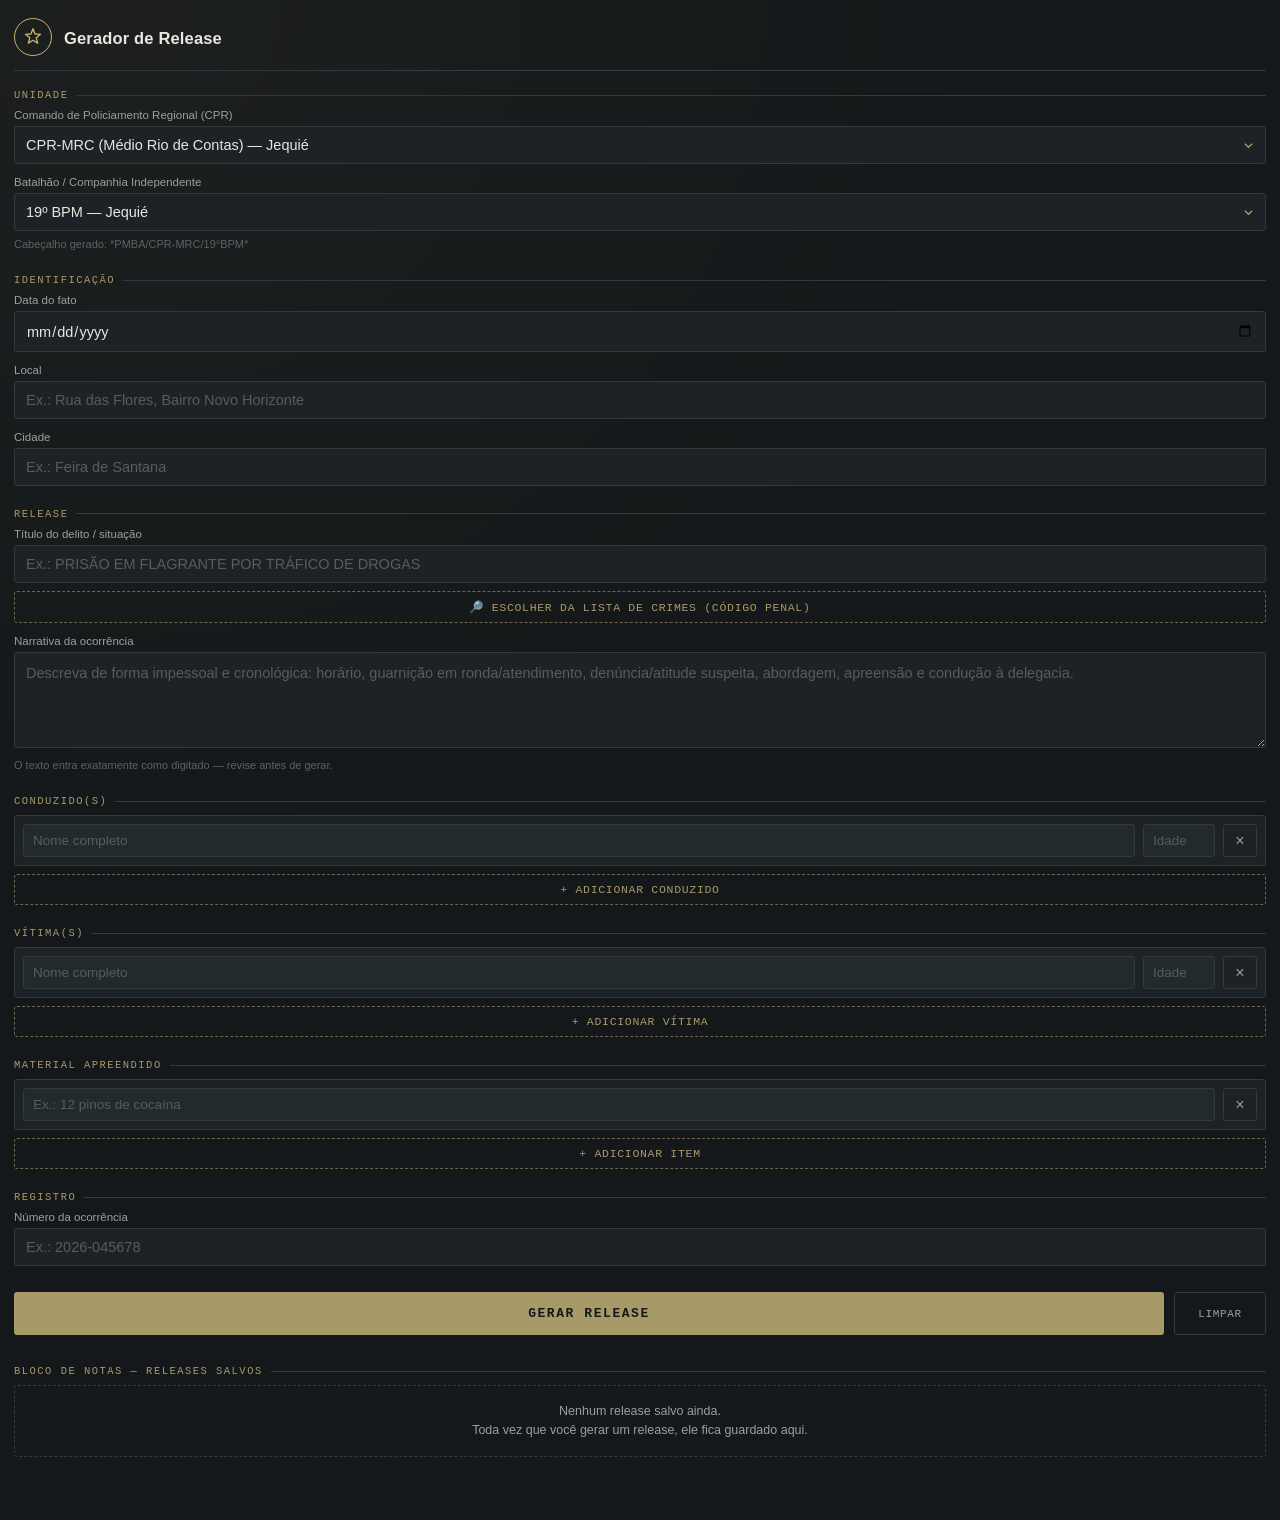
==== commit 0654c2c0: "Adiciona lista de crimes do Código Penal ao campo Título do delito Adiciona um botão "escolher da li" ====
--- a/app/index.html
+++ b/app/index.html
@@ -3,7 +3,7 @@
 <head>
 <meta charset="UTF-8">
 <meta name="viewport" content="width=device-width, initial-scale=1.0">
-<title>Gerador de Release — 19° BPM</title>
+<title>Release Fácil</title>
 <meta name="description" content="Ferramenta para preenchimento automático de releases operacionais da PMBA, no modelo padrão de comunicação, com histórico de releases salvos.">
 <meta property="og:title" content="Gerador de Release — PMBA">
 <meta property="og:description" content="Preenchimento automático de releases operacionais no modelo padrão da PMBA.">
@@ -14,7 +14,7 @@
 <link rel="apple-touch-icon" href="icon-192.png">
 <meta name="apple-mobile-web-app-capable" content="yes">
 <meta name="apple-mobile-web-app-status-bar-style" content="black-translucent">
-<meta name="apple-mobile-web-app-title" content="Release 19BPM">
+<meta name="apple-mobile-web-app-title" content="Release Fácil">
 <style>
   :root{
     --bg: #14181a;
@@ -576,7 +576,7 @@
   .picker-item{
     width:100%;
     display:flex;
-    align-items:center;
+    align-items:flex-start;
     justify-content:space-between;
     gap:10px;
     background: var(--panel);
@@ -601,6 +601,12 @@
     flex-shrink:0;
     width:16px; height:16px;
     color: var(--brass);
+    margin-top:2px;
+  }
+  .picker-item-label{
+    min-width:0;
+    white-space:normal;
+    line-height:1.4;
   }
   .picker-empty{
     text-align:center;
@@ -841,6 +847,7 @@
 <div class="section-label">Release</div>
 <label class="first">Título do delito / situação</label>
 <input type="text" id="titulo" placeholder="Ex.: PRISÃO EM FLAGRANTE POR TRÁFICO DE DROGAS">
+<button type="button" class="add-btn" id="tituloListBtn">🔎 escolher da lista de crimes (código penal)</button>
 
 <label>Narrativa da ocorrência</label>
 <textarea id="narrativa" placeholder="Descreva de forma impessoal e cronológica: horário, guarnição em ronda/atendimento, denúncia/atitude suspeita, abordagem, apreensão e condução à delegacia."></textarea>
@@ -1289,15 +1296,172 @@
 el('unidadeCustom').addEventListener('input', updateUnitPreview);
 restoreUnit();
 
-/* ---------- Seletor customizado (modal com busca) para CPR e Batalhão ---------- */
+/* ---------- Seletor customizado (modal com busca) para CPR, Batalhão e Título do delito ---------- */
 const PICKER_ICONS = {
   cpr: '<svg viewBox="0 0 24 24" fill="none" stroke="currentColor" stroke-width="1.6" stroke-linecap="round" stroke-linejoin="round"><path d="M12 21s-7-6.1-7-11.5A7 7 0 0 1 19 9.5C19 14.9 12 21 12 21z"/><circle cx="12" cy="9.5" r="2.4"/></svg>',
-  unidade: '<svg viewBox="0 0 24 24" fill="none" stroke="currentColor" stroke-width="1.6" stroke-linecap="round" stroke-linejoin="round"><path d="M12 3l7 3v5c0 5-3.2 8.4-7 10-3.8-1.6-7-5-7-10V6z"/></svg>'
+  unidade: '<svg viewBox="0 0 24 24" fill="none" stroke="currentColor" stroke-width="1.6" stroke-linecap="round" stroke-linejoin="round"><path d="M12 3l7 3v5c0 5-3.2 8.4-7 10-3.8-1.6-7-5-7-10V6z"/></svg>',
+  titulo: '<svg viewBox="0 0 24 24" fill="none" stroke="currentColor" stroke-width="1.6" stroke-linecap="round" stroke-linejoin="round"><path d="M12 3v18M12 6l-5 3 2.5 5.5a3 3 0 0 0 5 0L17 9l-5-3z"/><path d="M4.5 14.5h5M14.5 14.5h5"/></svg>'
 };
 const PICKER_META = {
   cpr: { eyebrow: 'Unidade', title: 'Comando de Policiamento Regional (CPR)' },
-  unidade: { eyebrow: 'Unidade', title: 'Batalhão / Companhia Independente' }
+  unidade: { eyebrow: 'Unidade', title: 'Batalhão / Companhia Independente' },
+  titulo: { eyebrow: 'Release', title: 'Título do delito / situação (Código Penal)' }
 };
+
+const TITULO_GROUPS = [
+  { label: null, items: [
+    { value: '__custom_titulo__', text: '✎ Digitar manualmente (não está na lista)' }
+  ]},
+  { label: 'Título I – Crimes contra a Pessoa', items: [
+    { value: 'Art. 121 — Homicídio', text: 'Art. 121 — Homicídio' },
+    { value: 'Art. 122 — Induzimento, instigação ou auxílio a suicídio ou a automutilação', text: 'Art. 122 — Induzimento, instigação ou auxílio a suicídio ou a automutilação' },
+    { value: 'Art. 123 — Infanticídio', text: 'Art. 123 — Infanticídio' },
+    { value: 'Art. 124 a 126 — Aborto', text: 'Art. 124 a 126 — Aborto' },
+    { value: 'Art. 129 — Lesão corporal', text: 'Art. 129 — Lesão corporal' },
+    { value: 'Art. 130 — Perigo de contágio venéreo', text: 'Art. 130 — Perigo de contágio venéreo' },
+    { value: 'Art. 131 — Perigo de contágio de moléstia grave', text: 'Art. 131 — Perigo de contágio de moléstia grave' },
+    { value: 'Art. 132 — Perigo para a vida ou saúde de outrem', text: 'Art. 132 — Perigo para a vida ou saúde de outrem' },
+    { value: 'Art. 133 — Abandono de incapaz', text: 'Art. 133 — Abandono de incapaz' },
+    { value: 'Art. 134 — Exposição ou abandono de recém-nascido', text: 'Art. 134 — Exposição ou abandono de recém-nascido' },
+    { value: 'Art. 135 — Omissão de socorro', text: 'Art. 135 — Omissão de socorro' },
+    { value: 'Art. 135-A — Condicionamento de atendimento médico-hospitalar emergencial', text: 'Art. 135-A — Condicionamento de atendimento médico-hospitalar emergencial' },
+    { value: 'Art. 136 — Maus-tratos', text: 'Art. 136 — Maus-tratos' },
+    { value: 'Art. 137 — Rixa', text: 'Art. 137 — Rixa' },
+    { value: 'Art. 138 — Calúnia', text: 'Art. 138 — Calúnia' },
+    { value: 'Art. 139 — Difamação', text: 'Art. 139 — Difamação' },
+    { value: 'Art. 140 — Injúria', text: 'Art. 140 — Injúria' },
+    { value: 'Art. 146 — Constrangimento ilegal', text: 'Art. 146 — Constrangimento ilegal' },
+    { value: 'Art. 147 — Ameaça', text: 'Art. 147 — Ameaça' },
+    { value: 'Art. 147-A — Perseguição (stalking)', text: 'Art. 147-A — Perseguição (stalking)' },
+    { value: 'Art. 147-B — Violência psicológica contra a mulher', text: 'Art. 147-B — Violência psicológica contra a mulher' },
+    { value: 'Art. 148 — Sequestro e cárcere privado', text: 'Art. 148 — Sequestro e cárcere privado' },
+    { value: 'Art. 149 — Redução a condição análoga à de escravo', text: 'Art. 149 — Redução a condição análoga à de escravo' },
+    { value: 'Art. 149-A — Tráfico de pessoas', text: 'Art. 149-A — Tráfico de pessoas' },
+    { value: 'Art. 150 — Violação de domicílio', text: 'Art. 150 — Violação de domicílio' },
+    { value: 'Art. 154-A — Invasão de dispositivo informático', text: 'Art. 154-A — Invasão de dispositivo informático' }
+  ]},
+  { label: 'Título II – Crimes contra o Patrimônio', items: [
+    { value: 'Art. 155 — Furto', text: 'Art. 155 — Furto' },
+    { value: 'Art. 157 — Roubo', text: 'Art. 157 — Roubo' },
+    { value: 'Art. 158 — Extorsão', text: 'Art. 158 — Extorsão' },
+    { value: 'Art. 159 — Extorsão mediante sequestro', text: 'Art. 159 — Extorsão mediante sequestro' },
+    { value: 'Art. 161 — Alteração de limites / Usurpação de águas / Esbulho possessório', text: 'Art. 161 — Alteração de limites / Usurpação de águas / Esbulho possessório' },
+    { value: 'Art. 163 — Dano', text: 'Art. 163 — Dano' },
+    { value: 'Art. 168 — Apropriação indébita', text: 'Art. 168 — Apropriação indébita' },
+    { value: 'Art. 168-A — Apropriação indébita previdenciária', text: 'Art. 168-A — Apropriação indébita previdenciária' },
+    { value: 'Art. 171 — Estelionato', text: 'Art. 171 — Estelionato' },
+    { value: 'Art. 171-A — Fraude com a utilização de ativos virtuais', text: 'Art. 171-A — Fraude com a utilização de ativos virtuais' },
+    { value: 'Art. 180 — Receptação', text: 'Art. 180 — Receptação' },
+    { value: 'Art. 180-A — Receptação de animal', text: 'Art. 180-A — Receptação de animal' }
+  ]},
+  { label: 'Título III – Crimes contra a Propriedade Imaterial', items: [
+    { value: 'Art. 184 — Violação de direito autoral', text: 'Art. 184 — Violação de direito autoral' }
+  ]},
+  { label: 'Título IV – Crimes contra a Organização do Trabalho', items: [
+    { value: 'Art. 197 — Atentado contra a liberdade de trabalho', text: 'Art. 197 — Atentado contra a liberdade de trabalho' },
+    { value: 'Art. 203 — Frustração de direito assegurado por lei trabalhista', text: 'Art. 203 — Frustração de direito assegurado por lei trabalhista' }
+  ]},
+  { label: 'Título V – Crimes contra o Sentimento Religioso e o Respeito aos Mortos', items: [
+    { value: 'Art. 208 — Ultraje a culto e impedimento ou perturbação de ato a ele relativo', text: 'Art. 208 — Ultraje a culto e impedimento ou perturbação de ato a ele relativo' },
+    { value: 'Art. 209 — Impedimento ou perturbação de cerimônia funerária', text: 'Art. 209 — Impedimento ou perturbação de cerimônia funerária' },
+    { value: 'Art. 210 — Violação de sepultura', text: 'Art. 210 — Violação de sepultura' },
+    { value: 'Art. 211 — Destruição, subtração ou ocultação de cadáver', text: 'Art. 211 — Destruição, subtração ou ocultação de cadáver' },
+    { value: 'Art. 212 — Vilipêndio a cadáver', text: 'Art. 212 — Vilipêndio a cadáver' }
+  ]},
+  { label: 'Título VI – Crimes contra a Dignidade Sexual', items: [
+    { value: 'Art. 213 — Estupro', text: 'Art. 213 — Estupro' },
+    { value: 'Art. 215 — Violação sexual mediante fraude', text: 'Art. 215 — Violação sexual mediante fraude' },
+    { value: 'Art. 215-A — Importunação sexual', text: 'Art. 215-A — Importunação sexual' },
+    { value: 'Art. 216-A — Assédio sexual', text: 'Art. 216-A — Assédio sexual' },
+    { value: 'Art. 216-B — Registro não autorizado da intimidade sexual', text: 'Art. 216-B — Registro não autorizado da intimidade sexual' },
+    { value: 'Art. 217-A — Estupro de vulnerável', text: 'Art. 217-A — Estupro de vulnerável' },
+    { value: 'Art. 218 — Induzimento de menor à prostituição ou a outra exploração sexual', text: 'Art. 218 — Induzimento de menor à prostituição ou a outra exploração sexual' },
+    { value: 'Art. 218-A — Satisfação de lascívia mediante presença de criança ou adolescente', text: 'Art. 218-A — Satisfação de lascívia mediante presença de criança ou adolescente' },
+    { value: 'Art. 218-B — Favorecimento da prostituição ou de outra forma de exploração sexual de criança ou vulnerável', text: 'Art. 218-B — Favorecimento da prostituição ou de outra forma de exploração sexual de criança ou vulnerável' },
+    { value: 'Art. 218-C — Divulgação de cena de estupro ou de pornografia sem consentimento', text: 'Art. 218-C — Divulgação de cena de estupro ou de pornografia sem consentimento' },
+    { value: 'Art. 228 — Favorecimento da prostituição ou outra forma de exploração sexual', text: 'Art. 228 — Favorecimento da prostituição ou outra forma de exploração sexual' },
+    { value: 'Art. 230 — Rufianismo', text: 'Art. 230 — Rufianismo' },
+    { value: 'Art. 231 — Tráfico internacional de pessoa para fim de exploração sexual', text: 'Art. 231 — Tráfico internacional de pessoa para fim de exploração sexual' },
+    { value: 'Art. 231-A — Tráfico interno de pessoa para fim de exploração sexual', text: 'Art. 231-A — Tráfico interno de pessoa para fim de exploração sexual' }
+  ]},
+  { label: 'Título VII – Crimes contra a Família', items: [
+    { value: 'Art. 235 — Bigamia', text: 'Art. 235 — Bigamia' },
+    { value: 'Art. 244 — Abandono material', text: 'Art. 244 — Abandono material' },
+    { value: 'Art. 245 — Entrega de filho menor a pessoa inidônea', text: 'Art. 245 — Entrega de filho menor a pessoa inidônea' },
+    { value: 'Art. 246 — Abandono intelectual', text: 'Art. 246 — Abandono intelectual' },
+    { value: 'Art. 247 — Abandono moral', text: 'Art. 247 — Abandono moral' },
+    { value: 'Art. 249 — Subtração de incapazes', text: 'Art. 249 — Subtração de incapazes' }
+  ]},
+  { label: 'Título VIII – Crimes contra a Incolumidade Pública', items: [
+    { value: 'Art. 250 — Incêndio', text: 'Art. 250 — Incêndio' },
+    { value: 'Art. 251 — Explosão', text: 'Art. 251 — Explosão' },
+    { value: 'Art. 254 — Inundação', text: 'Art. 254 — Inundação' },
+    { value: 'Art. 256 — Desabamento ou desmoronamento', text: 'Art. 256 — Desabamento ou desmoronamento' },
+    { value: 'Art. 267 — Epidemia', text: 'Art. 267 — Epidemia' },
+    { value: 'Art. 268 — Infração de medida sanitária preventiva', text: 'Art. 268 — Infração de medida sanitária preventiva' },
+    { value: 'Art. 272 — Falsificação, corrupção, adulteração ou alteração de substância ou produtos alimentícios', text: 'Art. 272 — Falsificação, corrupção, adulteração ou alteração de substância ou produtos alimentícios' },
+    { value: 'Art. 273 — Falsificação, corrupção, adulteração ou alteração de produto destinado a fins terapêuticos ou medicinais', text: 'Art. 273 — Falsificação, corrupção, adulteração ou alteração de produto destinado a fins terapêuticos ou medicinais' }
+  ]},
+  { label: 'Título IX – Crimes contra a Paz Pública', items: [
+    { value: 'Art. 286 — Incitação ao crime', text: 'Art. 286 — Incitação ao crime' },
+    { value: 'Art. 287 — Apologia de crime ou criminoso', text: 'Art. 287 — Apologia de crime ou criminoso' },
+    { value: 'Art. 288 — Associação criminosa', text: 'Art. 288 — Associação criminosa' },
+    { value: 'Art. 288-A — Constituição de milícia privada', text: 'Art. 288-A — Constituição de milícia privada' }
+  ]},
+  { label: 'Título X – Crimes contra a Fé Pública', items: [
+    { value: 'Art. 289 — Moeda falsa', text: 'Art. 289 — Moeda falsa' },
+    { value: 'Art. 293 — Falsificação de papéis públicos', text: 'Art. 293 — Falsificação de papéis públicos' },
+    { value: 'Art. 296 — Falsificação do selo ou sinal público', text: 'Art. 296 — Falsificação do selo ou sinal público' },
+    { value: 'Art. 297 — Falsificação de documento público', text: 'Art. 297 — Falsificação de documento público' },
+    { value: 'Art. 298 — Falsificação de documento particular', text: 'Art. 298 — Falsificação de documento particular' },
+    { value: 'Art. 299 — Falsidade ideológica', text: 'Art. 299 — Falsidade ideológica' },
+    { value: 'Art. 304 — Uso de documento falso', text: 'Art. 304 — Uso de documento falso' },
+    { value: 'Art. 307 — Falsa identidade', text: 'Art. 307 — Falsa identidade' },
+    { value: 'Art. 308 — Uso de documento de identidade alheia', text: 'Art. 308 — Uso de documento de identidade alheia' },
+    { value: 'Art. 311 — Adulteração de sinal identificador de veículo automotor', text: 'Art. 311 — Adulteração de sinal identificador de veículo automotor' },
+    { value: 'Art. 311-A — Fraudes em certames de interesse público', text: 'Art. 311-A — Fraudes em certames de interesse público' }
+  ]},
+  { label: 'Título XI – Crimes contra a Administração Pública', items: [
+    { value: 'Art. 312 — Peculato', text: 'Art. 312 — Peculato' },
+    { value: 'Art. 313 — Peculato mediante erro de outrem', text: 'Art. 313 — Peculato mediante erro de outrem' },
+    { value: 'Art. 313-A — Inserção de dados falsos em sistema de informações', text: 'Art. 313-A — Inserção de dados falsos em sistema de informações' },
+    { value: 'Art. 313-B — Modificação ou alteração não autorizada de sistema de informações', text: 'Art. 313-B — Modificação ou alteração não autorizada de sistema de informações' },
+    { value: 'Art. 316 — Concussão', text: 'Art. 316 — Concussão' },
+    { value: 'Art. 317 — Corrupção passiva', text: 'Art. 317 — Corrupção passiva' },
+    { value: 'Art. 319 — Prevaricação', text: 'Art. 319 — Prevaricação' },
+    { value: 'Art. 319-A — Prevaricação imprópria (omissão do dever de vedar celular em presídio)', text: 'Art. 319-A — Prevaricação imprópria (omissão do dever de vedar celular em presídio)' },
+    { value: 'Art. 320 — Condescendência criminosa', text: 'Art. 320 — Condescendência criminosa' },
+    { value: 'Art. 321 — Advocacia administrativa', text: 'Art. 321 — Advocacia administrativa' },
+    { value: 'Art. 328 — Usurpação de função pública', text: 'Art. 328 — Usurpação de função pública' },
+    { value: 'Art. 329 — Resistência', text: 'Art. 329 — Resistência' },
+    { value: 'Art. 330 — Desobediência', text: 'Art. 330 — Desobediência' },
+    { value: 'Art. 331 — Desacato', text: 'Art. 331 — Desacato' },
+    { value: 'Art. 333 — Corrupção ativa', text: 'Art. 333 — Corrupção ativa' },
+    { value: 'Art. 334 — Descaminho', text: 'Art. 334 — Descaminho' },
+    { value: 'Art. 334-A — Contrabando', text: 'Art. 334-A — Contrabando' },
+    { value: 'Art. 337-B — Corrupção ativa em transação comercial internacional', text: 'Art. 337-B — Corrupção ativa em transação comercial internacional' },
+    { value: 'Art. 337-E a 337-P — Crimes em licitações e contratos administrativos', text: 'Art. 337-E a 337-P — Crimes em licitações e contratos administrativos' },
+    { value: 'Art. 339 — Denunciação caluniosa', text: 'Art. 339 — Denunciação caluniosa' },
+    { value: 'Art. 340 — Comunicação falsa de crime ou de contravenção', text: 'Art. 340 — Comunicação falsa de crime ou de contravenção' },
+    { value: 'Art. 341 — Autoacusação falsa', text: 'Art. 341 — Autoacusação falsa' },
+    { value: 'Art. 342 — Falso testemunho ou falsa perícia', text: 'Art. 342 — Falso testemunho ou falsa perícia' },
+    { value: 'Art. 344 — Coação no curso do processo', text: 'Art. 344 — Coação no curso do processo' },
+    { value: 'Art. 345 — Exercício arbitrário das próprias razões', text: 'Art. 345 — Exercício arbitrário das próprias razões' },
+    { value: 'Art. 347 — Fraude processual', text: 'Art. 347 — Fraude processual' },
+    { value: 'Art. 348 — Favorecimento pessoal', text: 'Art. 348 — Favorecimento pessoal' },
+    { value: 'Art. 349 — Favorecimento real', text: 'Art. 349 — Favorecimento real' },
+    { value: 'Art. 349-A — Entrada ilegal de aparelho telefônico em estabelecimento prisional', text: 'Art. 349-A — Entrada ilegal de aparelho telefônico em estabelecimento prisional' },
+    { value: 'Art. 355 — Patrocínio infiel e patrocínio simultâneo ou tergiversação', text: 'Art. 355 — Patrocínio infiel e patrocínio simultâneo ou tergiversação' },
+    { value: 'Art. 359 — Desobediência a decisão judicial sobre perda ou suspensão de direito', text: 'Art. 359 — Desobediência a decisão judicial sobre perda ou suspensão de direito' }
+  ]},
+  { label: 'Título XII – Crimes contra o Estado Democrático de Direito', items: [
+    { value: 'Art. 359-L — Abolição violenta do Estado Democrático de Direito', text: 'Art. 359-L — Abolição violenta do Estado Democrático de Direito' },
+    { value: 'Art. 359-M — Golpe de Estado', text: 'Art. 359-M — Golpe de Estado' },
+    { value: 'Art. 359-N — Interrupção do processo eleitoral', text: 'Art. 359-N — Interrupção do processo eleitoral' },
+    { value: 'Art. 359-P — Violência política', text: 'Art. 359-P — Violência política' },
+    { value: 'Art. 359-R — Sabotagem', text: 'Art. 359-R — Sabotagem' }
+  ]}
+];
 
 function normalizeSearch(str){
   return (str || '').toString().normalize('NFD').replace(/[̀-ͯ]/g, '').toLowerCase();
@@ -1340,12 +1504,26 @@
 
 let activePickerId = null;
 
+function getPickerGroups(id){
+  if(id === 'titulo') return TITULO_GROUPS;
+  return buildPickerGroups(el(id));
+}
+
+function getPickerCurrentValue(id){
+  if(id === 'titulo') return el('titulo').value.trim();
+  return el(id).value;
+}
+
+function pickerValuesMatch(id, itemValue, currentValue){
+  if(id === 'titulo') return !!currentValue && normalizeSearch(itemValue) === normalizeSearch(currentValue);
+  return itemValue === currentValue;
+}
+
 function renderPickerList(filterText){
-  const selectEl = el(activePickerId);
   const listEl = el('pickerList');
-  const groups = buildPickerGroups(selectEl);
+  const groups = getPickerGroups(activePickerId);
   const query = normalizeSearch(filterText);
-  const currentValue = selectEl.value;
+  const currentValue = getPickerCurrentValue(activePickerId);
 
   listEl.innerHTML = '';
   let anyMatch = false;
@@ -1361,15 +1539,16 @@
       listEl.appendChild(groupLabel);
     }
     items.forEach((item) => {
+      const isSelected = pickerValuesMatch(activePickerId, item.value, currentValue);
       const btn = document.createElement('button');
       btn.type = 'button';
-      btn.className = 'picker-item' + (item.value === currentValue ? ' selected' : '');
+      btn.className = 'picker-item' + (isSelected ? ' selected' : '');
       btn.dataset.value = item.value;
       const span = document.createElement('span');
-      span.className = 'field-trigger-label';
+      span.className = 'picker-item-label';
       span.textContent = item.text;
       btn.appendChild(span);
-      if(item.value === currentValue){
+      if(isSelected){
         btn.insertAdjacentHTML('beforeend', '<svg class="picker-item-check" viewBox="0 0 24 24" fill="none" stroke="currentColor" stroke-width="2.2" stroke-linecap="round" stroke-linejoin="round"><path d="M20 6L9 17l-5-5"/></svg>');
       }
       btn.addEventListener('click', () => selectPickerValue(item.value));
@@ -1383,6 +1562,19 @@
 }
 
 function selectPickerValue(value){
+  if(activePickerId === 'titulo'){
+    const tituloInput = el('titulo');
+    if(value === '__custom_titulo__'){
+      tituloInput.value = '';
+      closePicker();
+      setTimeout(() => tituloInput.focus(), 100);
+      return;
+    }
+    tituloInput.value = value;
+    tituloInput.dispatchEvent(new Event('input'));
+    closePicker();
+    return;
+  }
   const selectEl = el(activePickerId);
   selectEl.value = value;
   selectEl.dispatchEvent(new Event('change'));
@@ -1410,6 +1602,7 @@
 
 el('cprTrigger').addEventListener('click', () => openPicker('cpr'));
 el('unidadeTrigger').addEventListener('click', () => openPicker('unidade'));
+el('tituloListBtn').addEventListener('click', () => openPicker('titulo'));
 el('pickerClose').addEventListener('click', closePicker);
 el('pickerOverlay').addEventListener('click', (e) => {
   if(e.target === el('pickerOverlay')) closePicker();
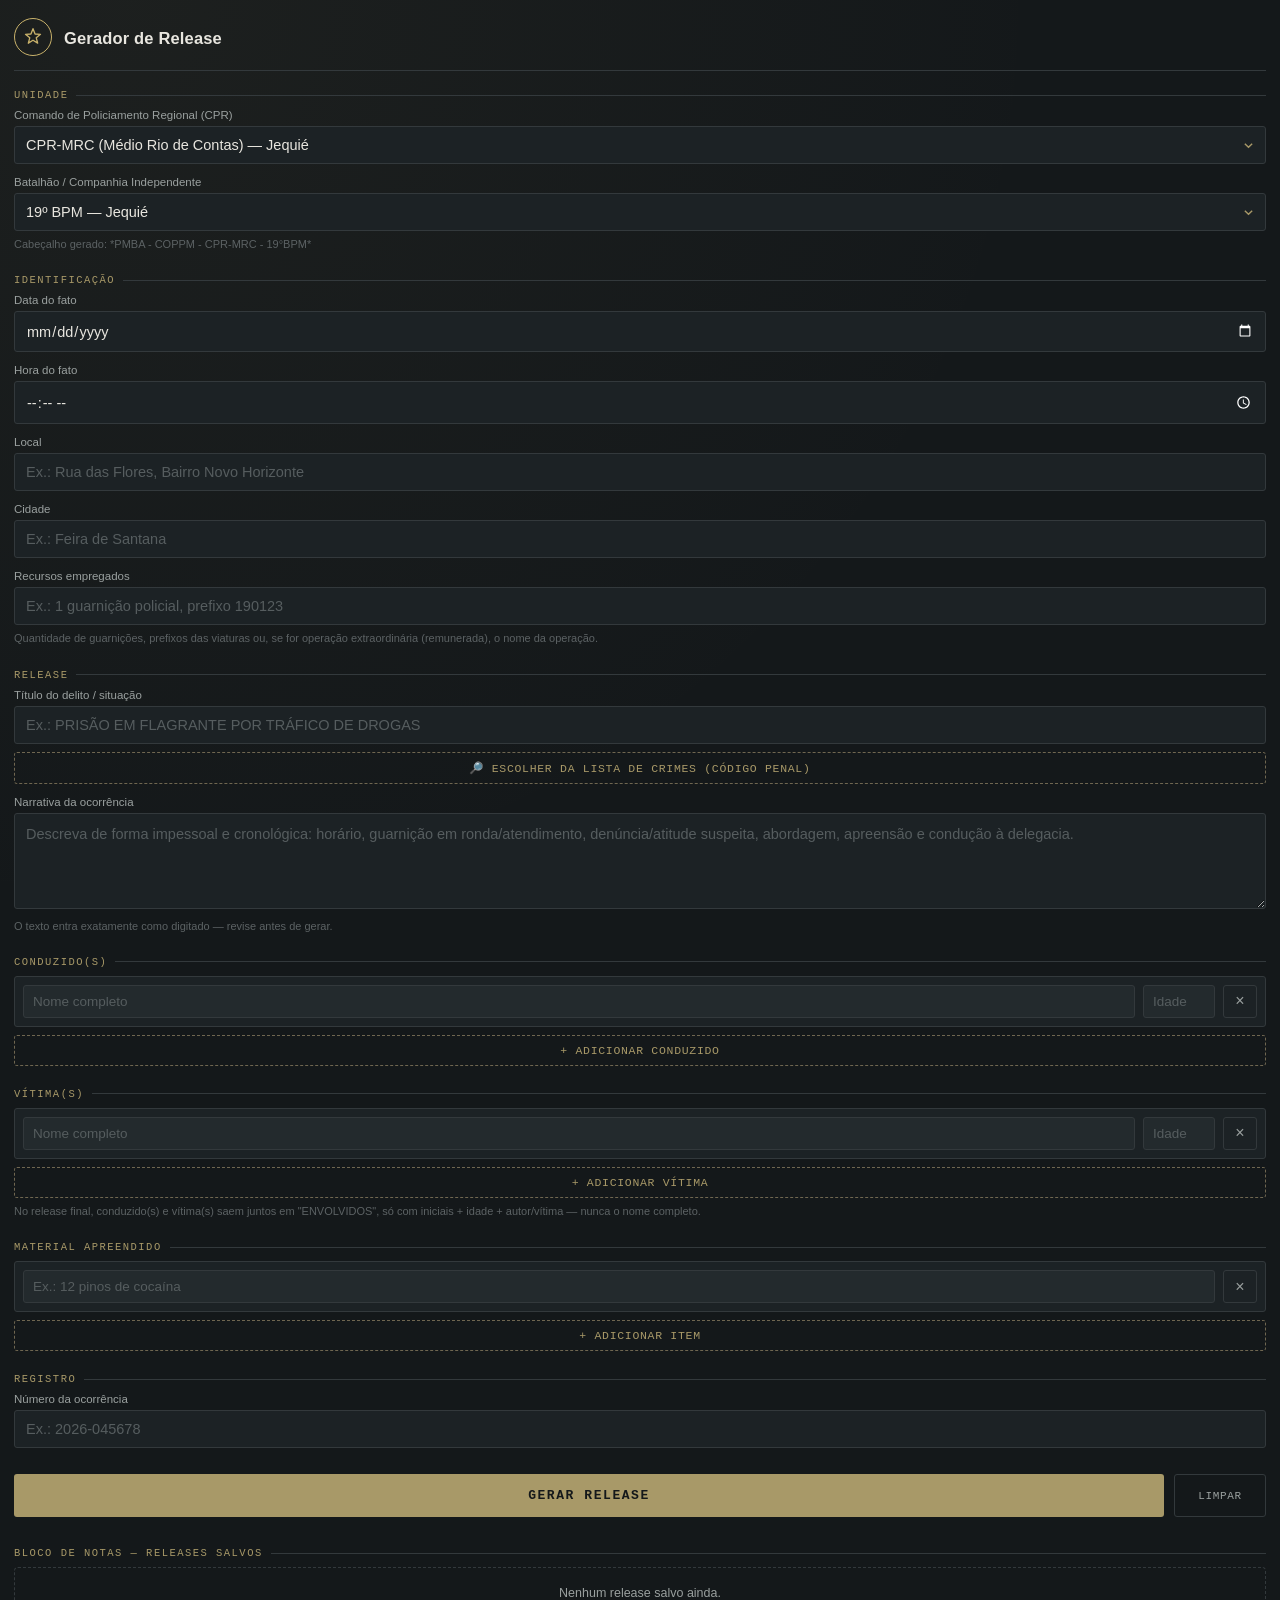
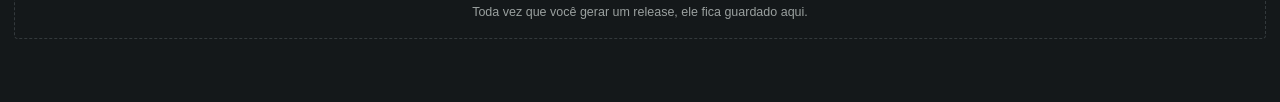
==== commit 5af1e59b: "Atualiza modelo do release: novo cabeçalho, Hora, Recursos e Envolvidos Reestrutura o texto gerado s" ====
--- a/app/index.html
+++ b/app/index.html
@@ -33,6 +33,7 @@
   }
   * { box-sizing: border-box; }
   html, body { margin:0; padding:0; }
+  html{ color-scheme: dark; }
   body{
     background: var(--bg);
     color: var(--ink);
@@ -105,7 +106,7 @@
   }
   label.first{ margin-top:0; }
 
-  input[type=text], input[type=date], input[type=number], textarea{
+  input[type=text], input[type=date], input[type=time], input[type=number], textarea{
     width:100%;
     background: var(--panel);
     border: 1px solid var(--line);
@@ -832,17 +833,24 @@
   </optgroup>
 </select>
 <input type="text" id="unidadeCustom" placeholder="Digite a unidade (ex.: 19°BPM)" style="display:none; margin-top:8px;">
-<div class="hint">Cabeçalho gerado: <span id="cabecalhoPreview">*PMBA/CPR-MRC/19°BPM*</span></div>
+<div class="hint">Cabeçalho gerado: <span id="cabecalhoPreview">*PMBA - COPPM - CPR-MRC - 19°BPM*</span></div>
 
 <div class="section-label">Identificação</div>
 <label class="first">Data do fato</label>
 <input type="date" id="data">
 
+<label>Hora do fato</label>
+<input type="time" id="hora">
+
 <label>Local</label>
 <input type="text" id="local" placeholder="Ex.: Rua das Flores, Bairro Novo Horizonte">
 
 <label>Cidade</label>
 <input type="text" id="cidade" placeholder="Ex.: Feira de Santana">
+
+<label>Recursos empregados</label>
+<input type="text" id="recursos" placeholder="Ex.: 1 guarnição policial, prefixo 190123">
+<div class="hint">Quantidade de guarnições, prefixos das viaturas ou, se for operação extraordinária (remunerada), o nome da operação.</div>
 
 <div class="section-label">Release</div>
 <label class="first">Título do delito / situação</label>
@@ -860,6 +868,7 @@
 <div class="section-label">Vítima(s)</div>
 <div class="chip-list" id="vitimasList"></div>
 <button class="add-btn" id="addVitima" type="button">+ adicionar vítima</button>
+<div class="hint">No release final, conduzido(s) e vítima(s) saem juntos em "ENVOLVIDOS", só com iniciais + idade + autor/vítima — nunca o nome completo.</div>
 
 <div class="section-label">Material apreendido</div>
 <div class="chip-list" id="materiaisList"></div>
@@ -972,10 +981,22 @@
   return `${d}/${m}/${y}`;
 }
 
+function toInitials(fullName){
+  const stopWords = ['da','de','do','das','dos','e'];
+  return fullName
+    .trim()
+    .split(/\s+/)
+    .filter((w) => w && !stopWords.includes(w.toLowerCase()))
+    .map((w) => w[0].toUpperCase() + '.')
+    .join(' ');
+}
+
 function buildRelease(){
   const data = formatDate(el('data').value);
+  const hora = el('hora').value.trim();
   const local = el('local').value.trim();
   const cidade = el('cidade').value.trim();
+  const recursos = el('recursos').value.trim();
   const titulo = el('titulo').value.trim().toUpperCase();
   const narrativa = el('narrativa').value.trim();
   const numOcorrencia = el('numOcorrencia').value.trim();
@@ -985,7 +1006,8 @@
       const nome = chip.querySelector('.cond-nome').value.trim();
       const idade = chip.querySelector('.cond-idade').value.trim();
       if(!nome) return null;
-      return idade ? `${nome}, ${idade} anos` : nome;
+      const iniciais = toInitials(nome);
+      return idade ? `${iniciais}, ${idade} anos — autor` : `${iniciais} — autor`;
     })
     .filter(Boolean);
 
@@ -994,47 +1016,51 @@
       const nome = chip.querySelector('.vit-nome').value.trim();
       const idade = chip.querySelector('.vit-idade').value.trim();
       if(!nome) return null;
-      return idade ? `${nome}, ${idade} anos` : nome;
+      const iniciais = toInitials(nome);
+      return idade ? `${iniciais}, ${idade} anos — vítima` : `${iniciais} — vítima`;
     })
     .filter(Boolean);
+
+  const envolvidos = [...conduzidos, ...vitimas];
 
   const materiais = Array.from(document.querySelectorAll('#materiaisList .chip'))
     .map(chip => chip.querySelector('.mat-item').value.trim())
     .filter(Boolean);
 
   const headerLines = [];
-  if(data) headerLines.push(`*DATA:* ${data}`);
-  if(local) headerLines.push(`*LOCAL:* ${local} `);
-  if(cidade) headerLines.push(`*CIDADE:* ${cidade} `);
+  if(data) headerLines.push(`◼️ *DATA:* ${data}`);
+  if(hora) headerLines.push(`◼️ *HORA:* ${hora}`);
+  if(local) headerLines.push(`◼️ *LOCAL:* ${local}`);
+  if(cidade) headerLines.push(`◼️ *CIDADE:* ${cidade}`);
+  if(recursos) headerLines.push(`◼️ *RECURSOS:* ${recursos}`);
   const headerBlock = headerLines.join('\n');
 
   const blocks = [];
   const cprSel = el('cpr').value;
   const unidade = getUnidade();
-  blocks.push(`*PMBA/${cprSel}/${unidade}* `);
+  blocks.push(`*PMBA - COPPM - ${cprSel} - ${unidade}*`);
   if(headerBlock) blocks.push(headerBlock);
 
-  const releaseParts = ['*RELEASE*'];
-  if(titulo) releaseParts.push(titulo);
-  if(narrativa) releaseParts.push(narrativa);
-  blocks.push(releaseParts.join('\n\n'));
-
-  if(conduzidos.length){
-    const conduzidosBlock = conduzidos.map(c => `- ${c}`).join('\n');
-    blocks.push(` *CONDUZIDO:* \n \n${conduzidosBlock}`);
-  }
-
-  if(vitimas.length){
-    const vitimasBlock = vitimas.map(v => `- ${v}`).join('\n');
-    blocks.push(` *VÍTIMA:* \n \n${vitimasBlock}`);
-  }
+  const resumoParts = ['◼️ *RESUMO*'];
+  if(titulo) resumoParts.push(titulo);
+  if(narrativa) resumoParts.push(narrativa);
+  blocks.push(resumoParts.join('\n\n'));
 
   if(materiais.length){
-    const materiaisBlock = materiais.map(m => `◾ ${m}`).join('\n');
-    blocks.push(` *MATERIAL APREENDIDO:* \n\n${materiaisBlock}`);
+    const materiaisBlock = materiais
+      .map((m, i) => `◾ ${m}${i === materiais.length - 1 ? '.' : ';'}`)
+      .join('\n');
+    blocks.push(`✅ *MATERIAL APREENDIDO:*\n\n${materiaisBlock}`);
+  }
+
+  if(envolvidos.length){
+    const envolvidosBlock = envolvidos.map(e => `◼️ ${e}`).join('\n');
+    blocks.push(`✅ *ENVOLVIDOS:*\n\n${envolvidosBlock}`);
   }
 
   if(numOcorrencia) blocks.push(`*OCORRÊNCIA:* ${numOcorrencia}`);
+
+  blocks.push(`*FONTE:* ASCOM/${unidade}`);
 
   blocks.push('*PMBA, uma Força a serviço do cidadão!*');
 
@@ -1055,8 +1081,10 @@
 
 el('clearBtn').addEventListener('click', () => {
   el('data').value = '';
+  el('hora').value = '';
   el('local').value = '';
   el('cidade').value = '';
+  el('recursos').value = '';
   el('titulo').value = '';
   el('narrativa').value = '';
   el('numOcorrencia').value = '';
@@ -1267,7 +1295,7 @@
   el('unidadeCustom').style.display = isCustom ? 'block' : 'none';
 
   const unidade = getUnidade();
-  el('cabecalhoPreview').textContent = `*PMBA/${cprSel}/${unidade}*`;
+  el('cabecalhoPreview').textContent = `*PMBA - COPPM - ${cprSel} - ${unidade}*`;
   try{
     localStorage.setItem(UNIT_KEY, JSON.stringify({
       cpr: cprSel,
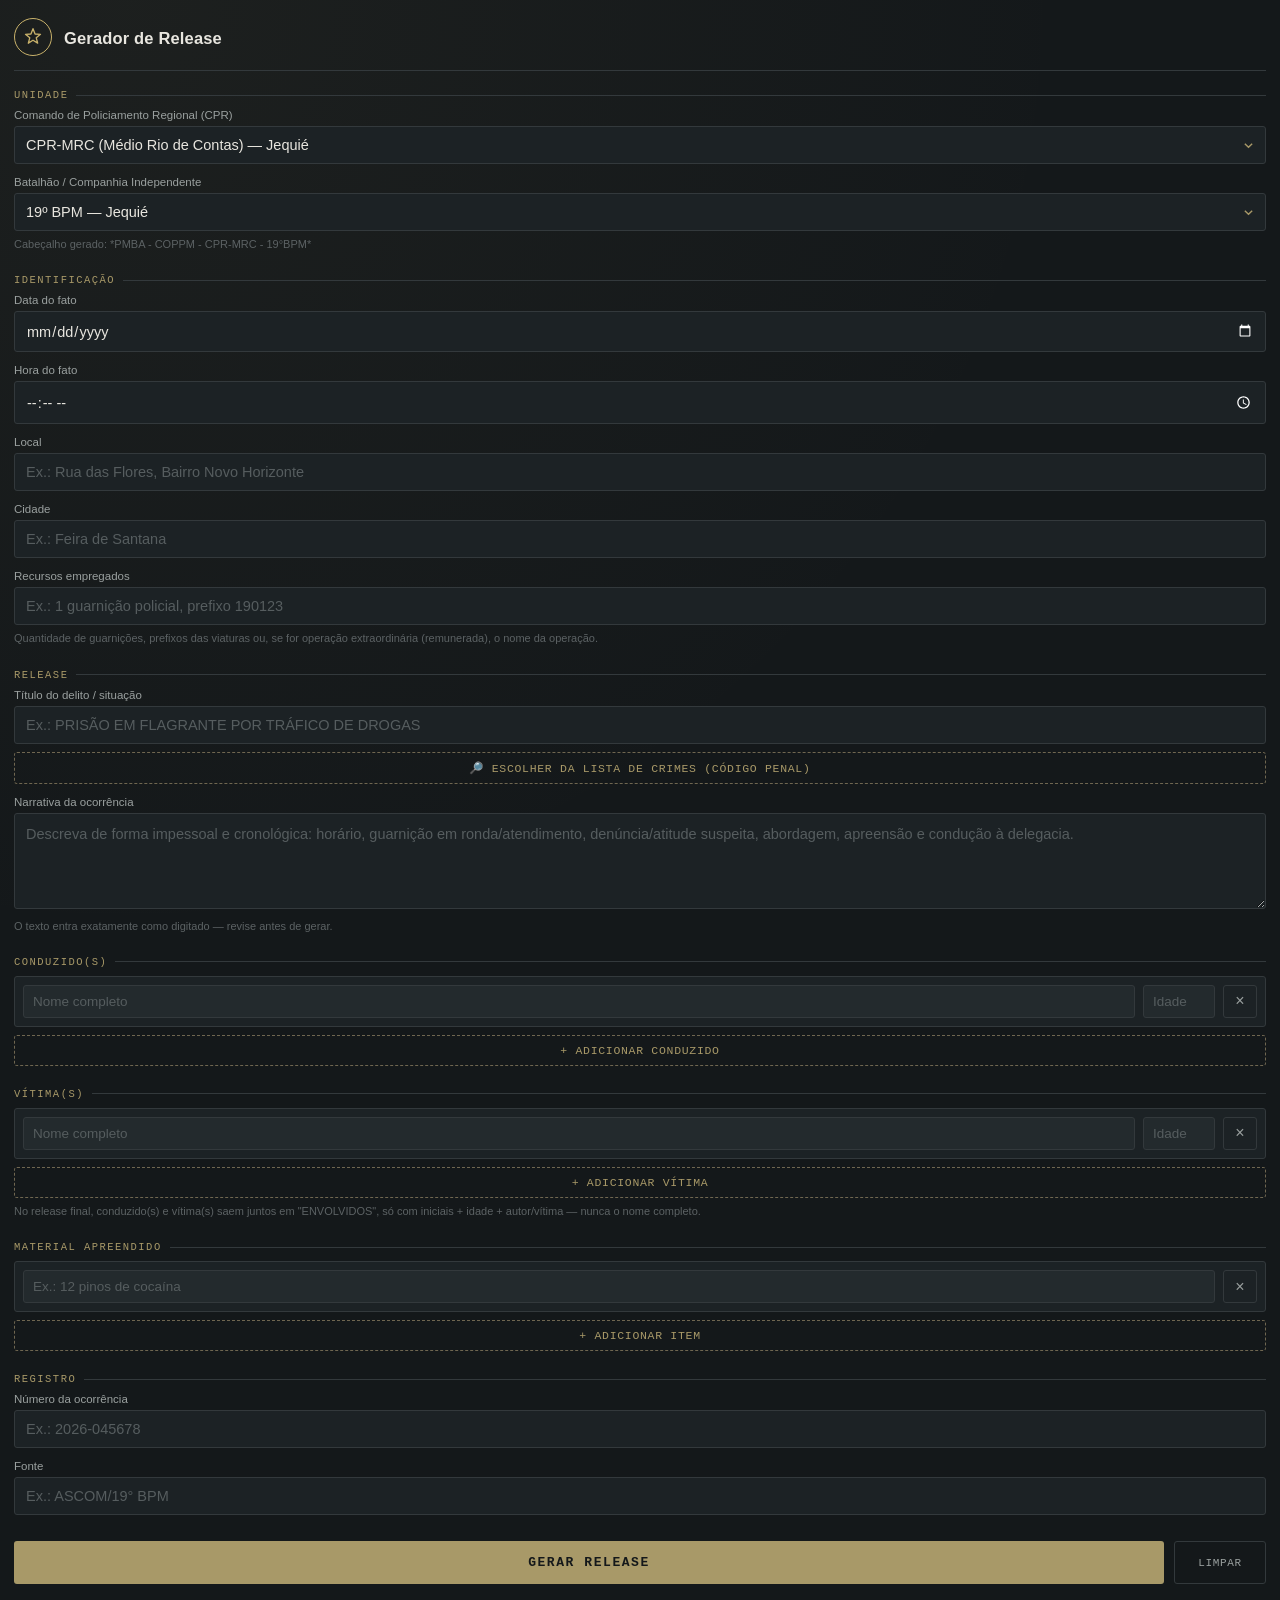
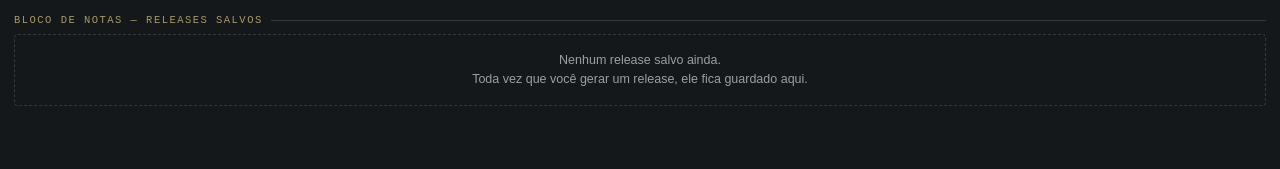
==== commit e2555466: "Torna o campo Fonte editável em vez de gerado automaticamente Antes a linha "FONTE:" era sempre "ASC" ====
--- a/app/index.html
+++ b/app/index.html
@@ -878,6 +878,9 @@
 <label class="first">Número da ocorrência</label>
 <input type="text" id="numOcorrencia" placeholder="Ex.: 2026-045678">
 
+<label>Fonte</label>
+<input type="text" id="fonte" placeholder="Ex.: ASCOM/19° BPM">
+
 <div class="btn-row">
   <button class="generate-btn" id="generateBtn" type="button">Gerar release</button>
   <button class="clear-btn" id="clearBtn" type="button" title="Limpar todos os campos">Limpar</button>
@@ -1000,6 +1003,7 @@
   const titulo = el('titulo').value.trim().toUpperCase();
   const narrativa = el('narrativa').value.trim();
   const numOcorrencia = el('numOcorrencia').value.trim();
+  const fonte = el('fonte').value.trim();
 
   const conduzidos = Array.from(document.querySelectorAll('#conduzidosList .chip'))
     .map(chip => {
@@ -1059,8 +1063,7 @@
   }
 
   if(numOcorrencia) blocks.push(`*OCORRÊNCIA:* ${numOcorrencia}`);
-
-  blocks.push(`*FONTE:* ASCOM/${unidade}`);
+  if(fonte) blocks.push(`*FONTE:* ${fonte}`);
 
   blocks.push('*PMBA, uma Força a serviço do cidadão!*');
 
@@ -1088,6 +1091,7 @@
   el('titulo').value = '';
   el('narrativa').value = '';
   el('numOcorrencia').value = '';
+  el('fonte').value = '';
 
   el('conduzidosList').innerHTML = '';
   el('conduzidosList').appendChild(makeConduzidoChip());
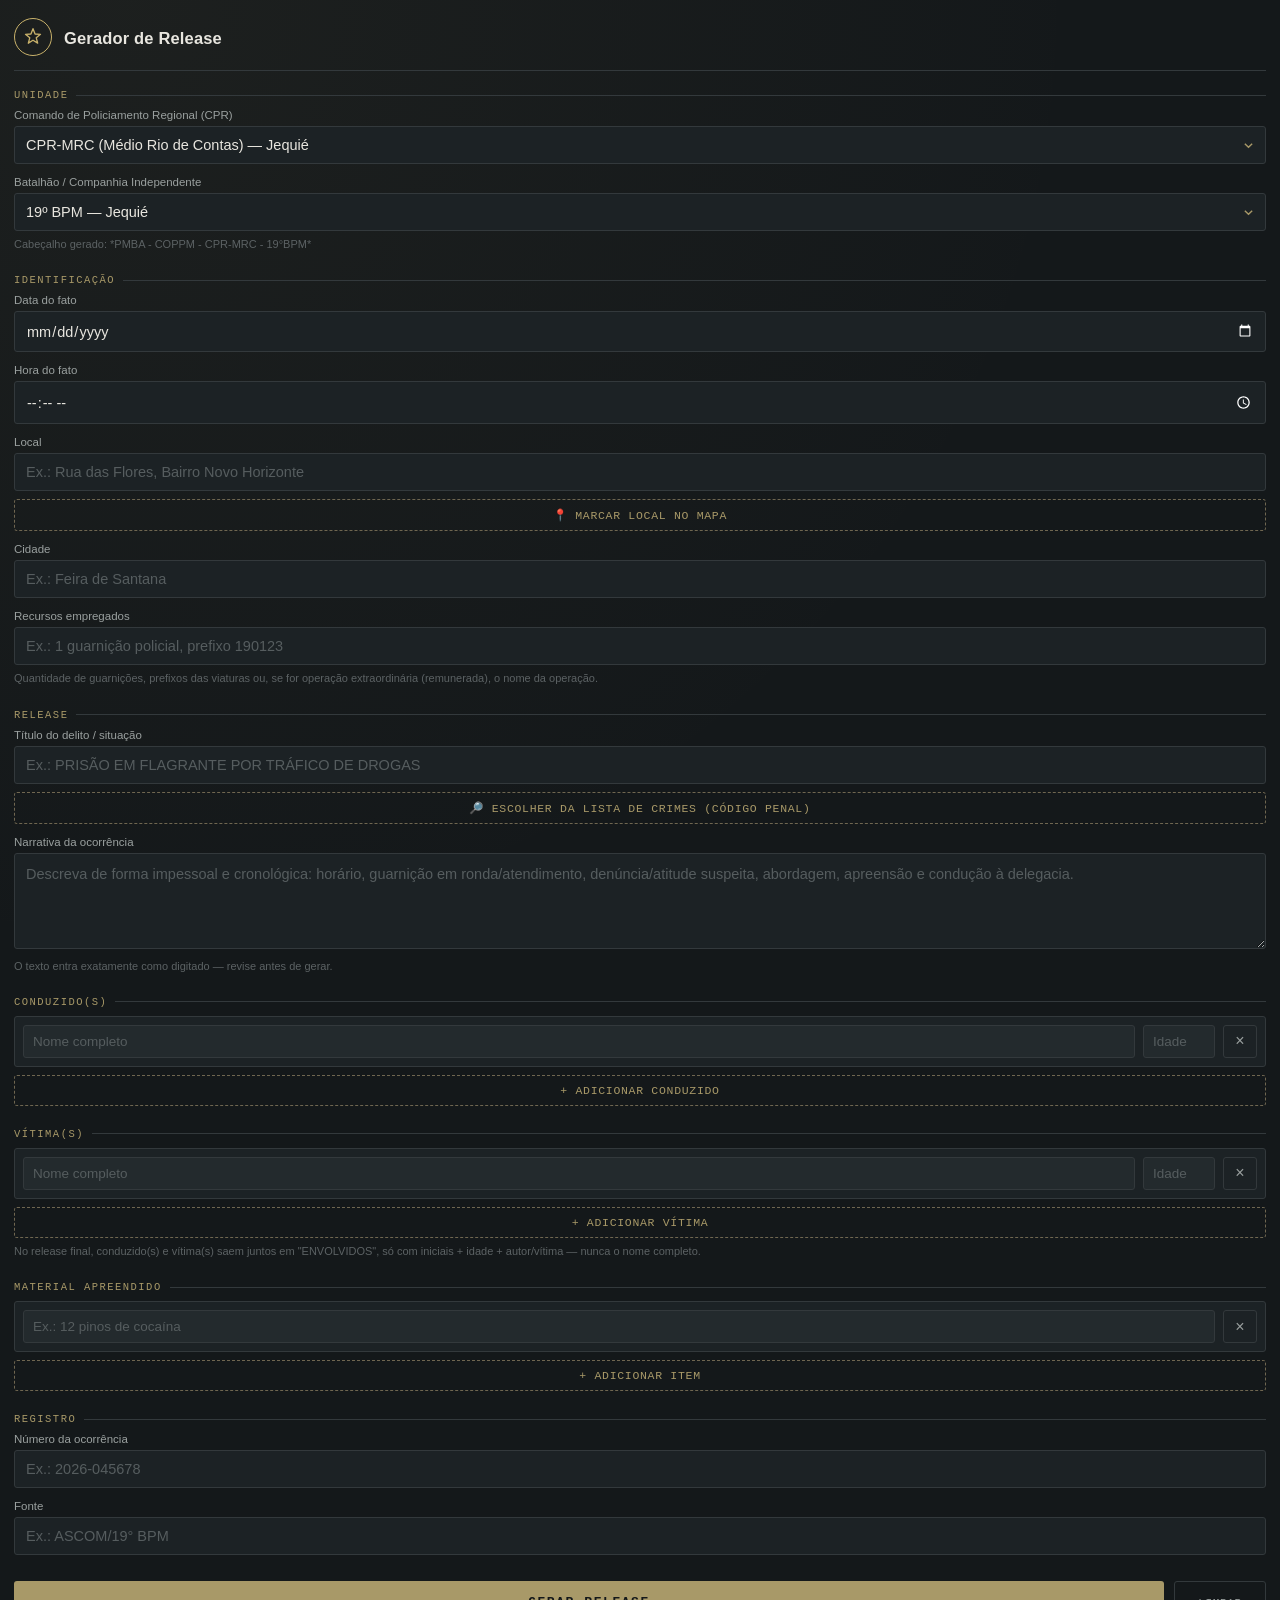
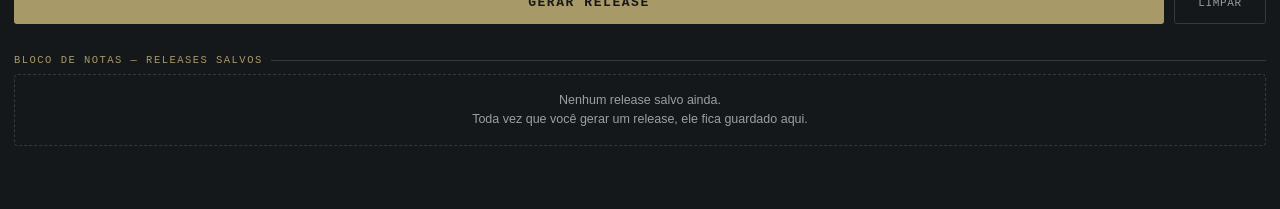
==== commit cf4283ee: "Adiciona geo-referenciamento do campo Local via mapa Novo botão "marcar local no mapa" abaixo do cam" ====
--- a/app/index.html
+++ b/app/index.html
@@ -615,6 +615,27 @@
     font-size:13px;
     padding:26px 10px;
   }
+
+  /* ---------- Mapa de geo-referenciamento ---------- */
+  #geoMap{
+    width:100%;
+    height:300px;
+    background: var(--panel);
+    display:none;
+  }
+  #geoLoading{
+    height:300px;
+    display:flex;
+    align-items:center;
+    justify-content:center;
+  }
+  .geo-panel{
+    padding:16px;
+    border-top:1px solid var(--line);
+  }
+  .geo-panel .hint{ margin-top:0; margin-bottom:12px; }
+  .geo-panel .add-btn{ margin-top:0; }
+  .geo-panel .btn-row{ margin-top:14px; }
 </style>
 </head>
 <body>
@@ -844,6 +865,7 @@
 
 <label>Local</label>
 <input type="text" id="local" placeholder="Ex.: Rua das Flores, Bairro Novo Horizonte">
+<button type="button" class="add-btn" id="geoBtn">📍 marcar local no mapa</button>
 
 <label>Cidade</label>
 <input type="text" id="cidade" placeholder="Ex.: Feira de Santana">
@@ -922,6 +944,31 @@
       <input type="text" class="picker-search" id="pickerSearch" placeholder="Buscar...">
     </div>
     <div class="picker-list" id="pickerList"></div>
+  </div>
+</div>
+
+<div class="picker-overlay" id="geoOverlay">
+  <div class="picker-sheet">
+    <div class="picker-header">
+      <div class="picker-header-icon">
+        <svg viewBox="0 0 24 24" fill="none" stroke="currentColor" stroke-width="1.6" stroke-linecap="round" stroke-linejoin="round"><path d="M12 21s-7-6.1-7-11.5A7 7 0 0 1 19 9.5C19 14.9 12 21 12 21z"/><circle cx="12" cy="9.5" r="2.4"/></svg>
+      </div>
+      <div class="picker-header-text">
+        <div class="picker-eyebrow">Identificação</div>
+        <div class="picker-title">Marcar local no mapa</div>
+      </div>
+      <button class="picker-close" id="geoClose" type="button" aria-label="Fechar">✕</button>
+    </div>
+    <div id="geoLoading" class="picker-empty">Carregando mapa…</div>
+    <div id="geoMap"></div>
+    <div class="geo-panel">
+      <div class="hint" id="geoCoordsHint">Toque no mapa para marcar o local exato, ou use sua localização atual.</div>
+      <button type="button" class="add-btn" id="geoUseMyLocation">📡 usar minha localização atual</button>
+      <div class="btn-row">
+        <button type="button" class="generate-btn" id="geoConfirm">Usar este local</button>
+        <button type="button" class="clear-btn" id="geoCancel">Cancelar</button>
+      </div>
+    </div>
   </div>
 </div>
 
@@ -1645,6 +1692,134 @@
 
 renderHistory();
 
+/* ---------- Geo-referenciamento do local ---------- */
+let leafletLoadPromise = null;
+function loadLeaflet(){
+  if(window.L) return Promise.resolve();
+  if(leafletLoadPromise) return leafletLoadPromise;
+  leafletLoadPromise = new Promise((resolve, reject) => {
+    const cssLink = document.createElement('link');
+    cssLink.rel = 'stylesheet';
+    cssLink.href = 'https://cdnjs.cloudflare.com/ajax/libs/leaflet/1.9.4/leaflet.css';
+    document.head.appendChild(cssLink);
+
+    const script = document.createElement('script');
+    script.src = 'https://cdnjs.cloudflare.com/ajax/libs/leaflet/1.9.4/leaflet.js';
+    script.onload = () => resolve();
+    script.onerror = () => reject(new Error('Falha ao carregar o mapa'));
+    document.head.appendChild(script);
+  });
+  return leafletLoadPromise;
+}
+
+let geoMap = null;
+let geoMarker = null;
+let geoSelected = null;
+
+function placeGeoMarker(lat, lng){
+  geoSelected = { lat, lng };
+  if(geoMarker){
+    geoMarker.setLatLng([lat, lng]);
+  } else {
+    geoMarker = L.marker([lat, lng]).addTo(geoMap);
+  }
+  el('geoCoordsHint').textContent = `Local marcado: ${lat.toFixed(5)}, ${lng.toFixed(5)}`;
+}
+
+async function openGeoModal(){
+  el('geoOverlay').classList.add('open');
+  document.body.style.overflow = 'hidden';
+  el('geoLoading').style.display = 'flex';
+  el('geoMap').style.display = 'none';
+
+  try{
+    await loadLeaflet();
+  } catch(err){
+    leafletLoadPromise = null; // permite tentar de novo na próxima abertura
+    el('geoLoading').textContent = 'Não foi possível carregar o mapa. Verifique sua conexão e tente de novo.';
+    return;
+  }
+
+  el('geoLoading').style.display = 'none';
+  el('geoMap').style.display = 'block';
+
+  if(!geoMap){
+    geoMap = L.map('geoMap').setView([-14.161, -40.083], 13); // Jequié/BA como ponto de partida
+    L.tileLayer('https://{s}.tile.openstreetmap.org/{z}/{x}/{y}.png', {
+      maxZoom: 19,
+      attribution: '© OpenStreetMap'
+    }).addTo(geoMap);
+    geoMap.on('click', (e) => placeGeoMarker(e.latlng.lat, e.latlng.lng));
+  } else {
+    setTimeout(() => geoMap.invalidateSize(), 50);
+  }
+}
+
+function closeGeoModal(){
+  el('geoOverlay').classList.remove('open');
+  document.body.style.overflow = '';
+}
+
+el('geoBtn').addEventListener('click', openGeoModal);
+el('geoClose').addEventListener('click', closeGeoModal);
+el('geoCancel').addEventListener('click', closeGeoModal);
+el('geoOverlay').addEventListener('click', (e) => {
+  if(e.target === el('geoOverlay')) closeGeoModal();
+});
+
+el('geoUseMyLocation').addEventListener('click', () => {
+  if(!navigator.geolocation){
+    el('geoCoordsHint').textContent = 'Seu navegador não suporta localização.';
+    return;
+  }
+  el('geoCoordsHint').textContent = 'Obtendo sua localização…';
+  navigator.geolocation.getCurrentPosition(
+    (pos) => {
+      const { latitude, longitude } = pos.coords;
+      if(geoMap) geoMap.setView([latitude, longitude], 16);
+      placeGeoMarker(latitude, longitude);
+    },
+    () => {
+      el('geoCoordsHint').textContent = 'Não foi possível obter sua localização. Toque no mapa para marcar manualmente.';
+    },
+    { enableHighAccuracy: true, timeout: 10000 }
+  );
+});
+
+el('geoConfirm').addEventListener('click', async () => {
+  if(!geoSelected){
+    el('geoCoordsHint').textContent = 'Toque no mapa ou use sua localização atual antes de confirmar.';
+    return;
+  }
+  const { lat, lng } = geoSelected;
+  const btn = el('geoConfirm');
+  const originalText = btn.textContent;
+  btn.disabled = true;
+  btn.textContent = 'Buscando endereço…';
+
+  let addressText = `Lat/Long ${lat.toFixed(5)}, ${lng.toFixed(5)}`;
+  try{
+    const controller = new AbortController();
+    const timeoutId = setTimeout(() => controller.abort(), 6000);
+    const resp = await fetch(`https://nominatim.openstreetmap.org/reverse?format=json&lat=${lat}&lon=${lng}&zoom=18`, {
+      headers: { 'Accept-Language': 'pt-BR' },
+      signal: controller.signal
+    });
+    clearTimeout(timeoutId);
+    if(resp.ok){
+      const data = await resp.json();
+      if(data && data.display_name) addressText = data.display_name;
+    }
+  } catch(e){
+    // offline ou serviço indisponível: mantém as coordenadas já obtidas
+  }
+
+  el('local').value = addressText;
+  btn.disabled = false;
+  btn.textContent = originalText;
+  closeGeoModal();
+});
+
 if ("serviceWorker" in navigator) {
   window.addEventListener("load", () => {
     navigator.serviceWorker.register("sw.js").catch(() => {});
